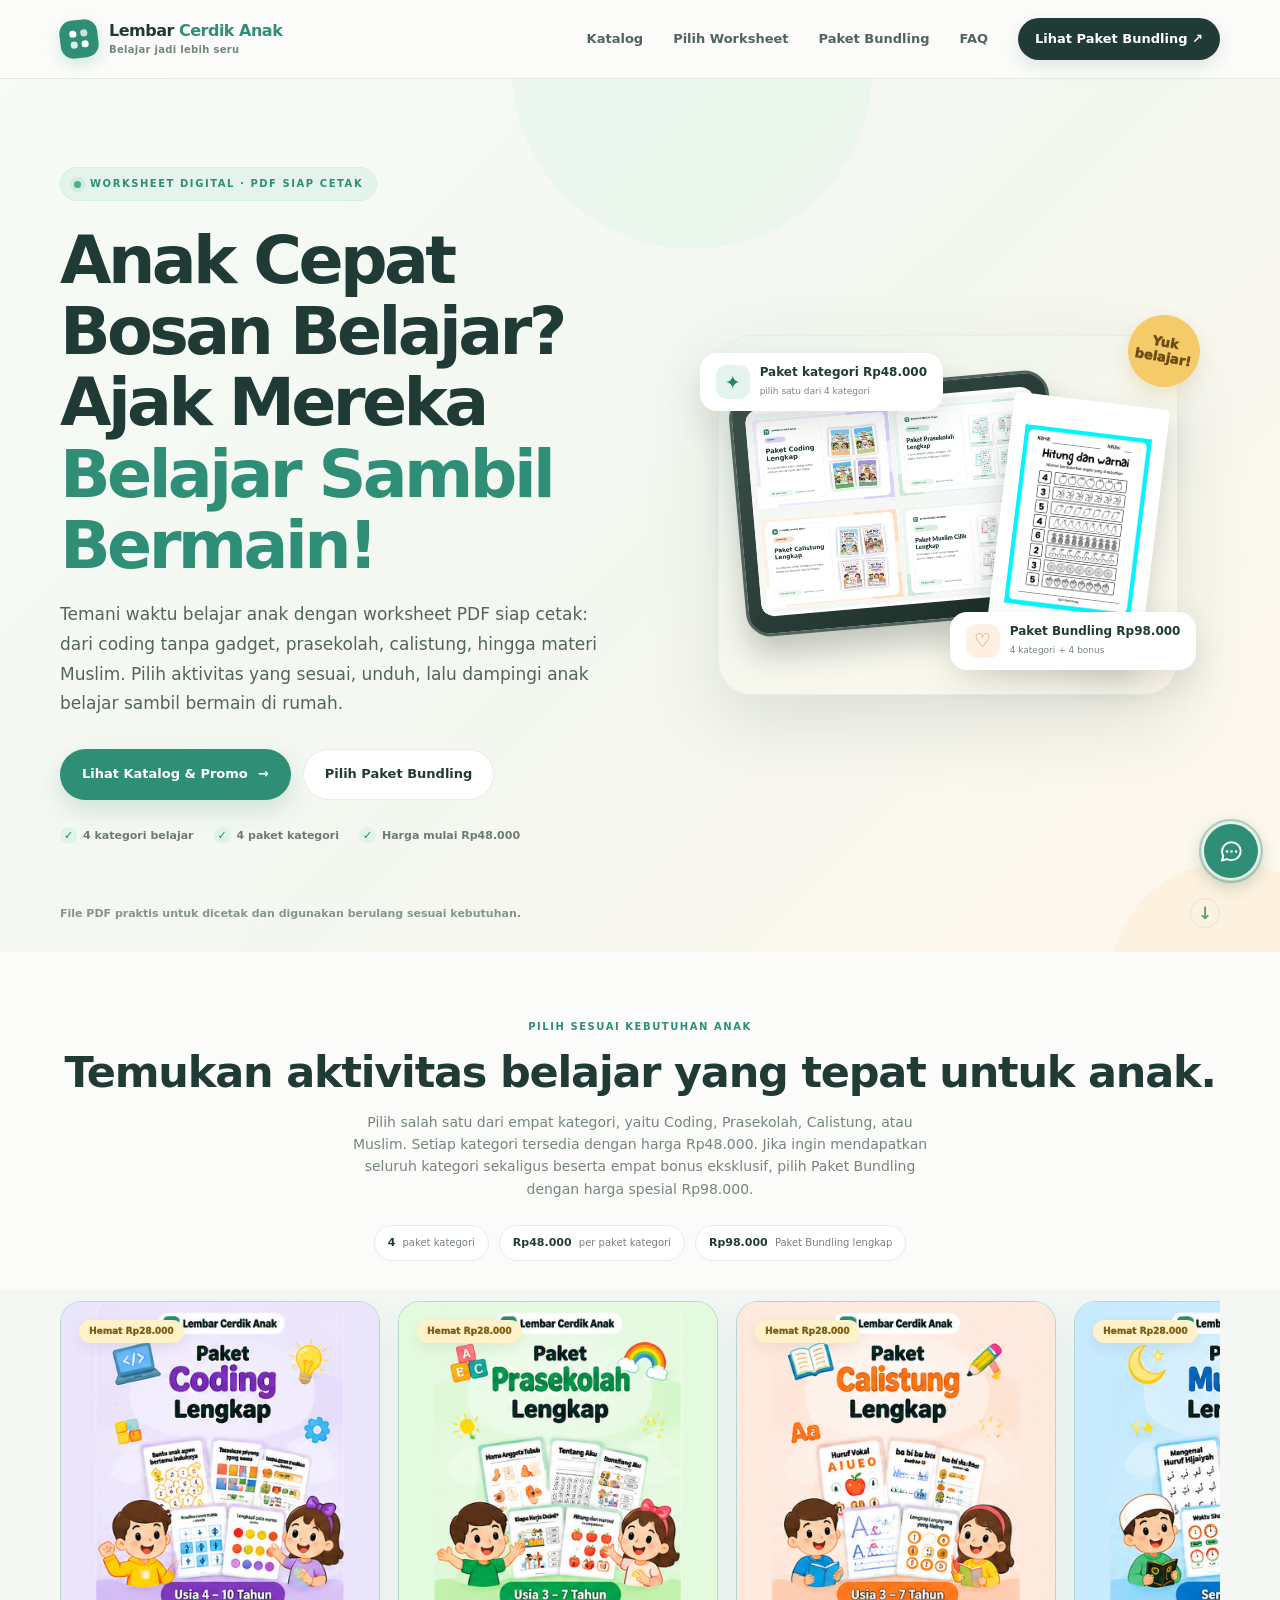
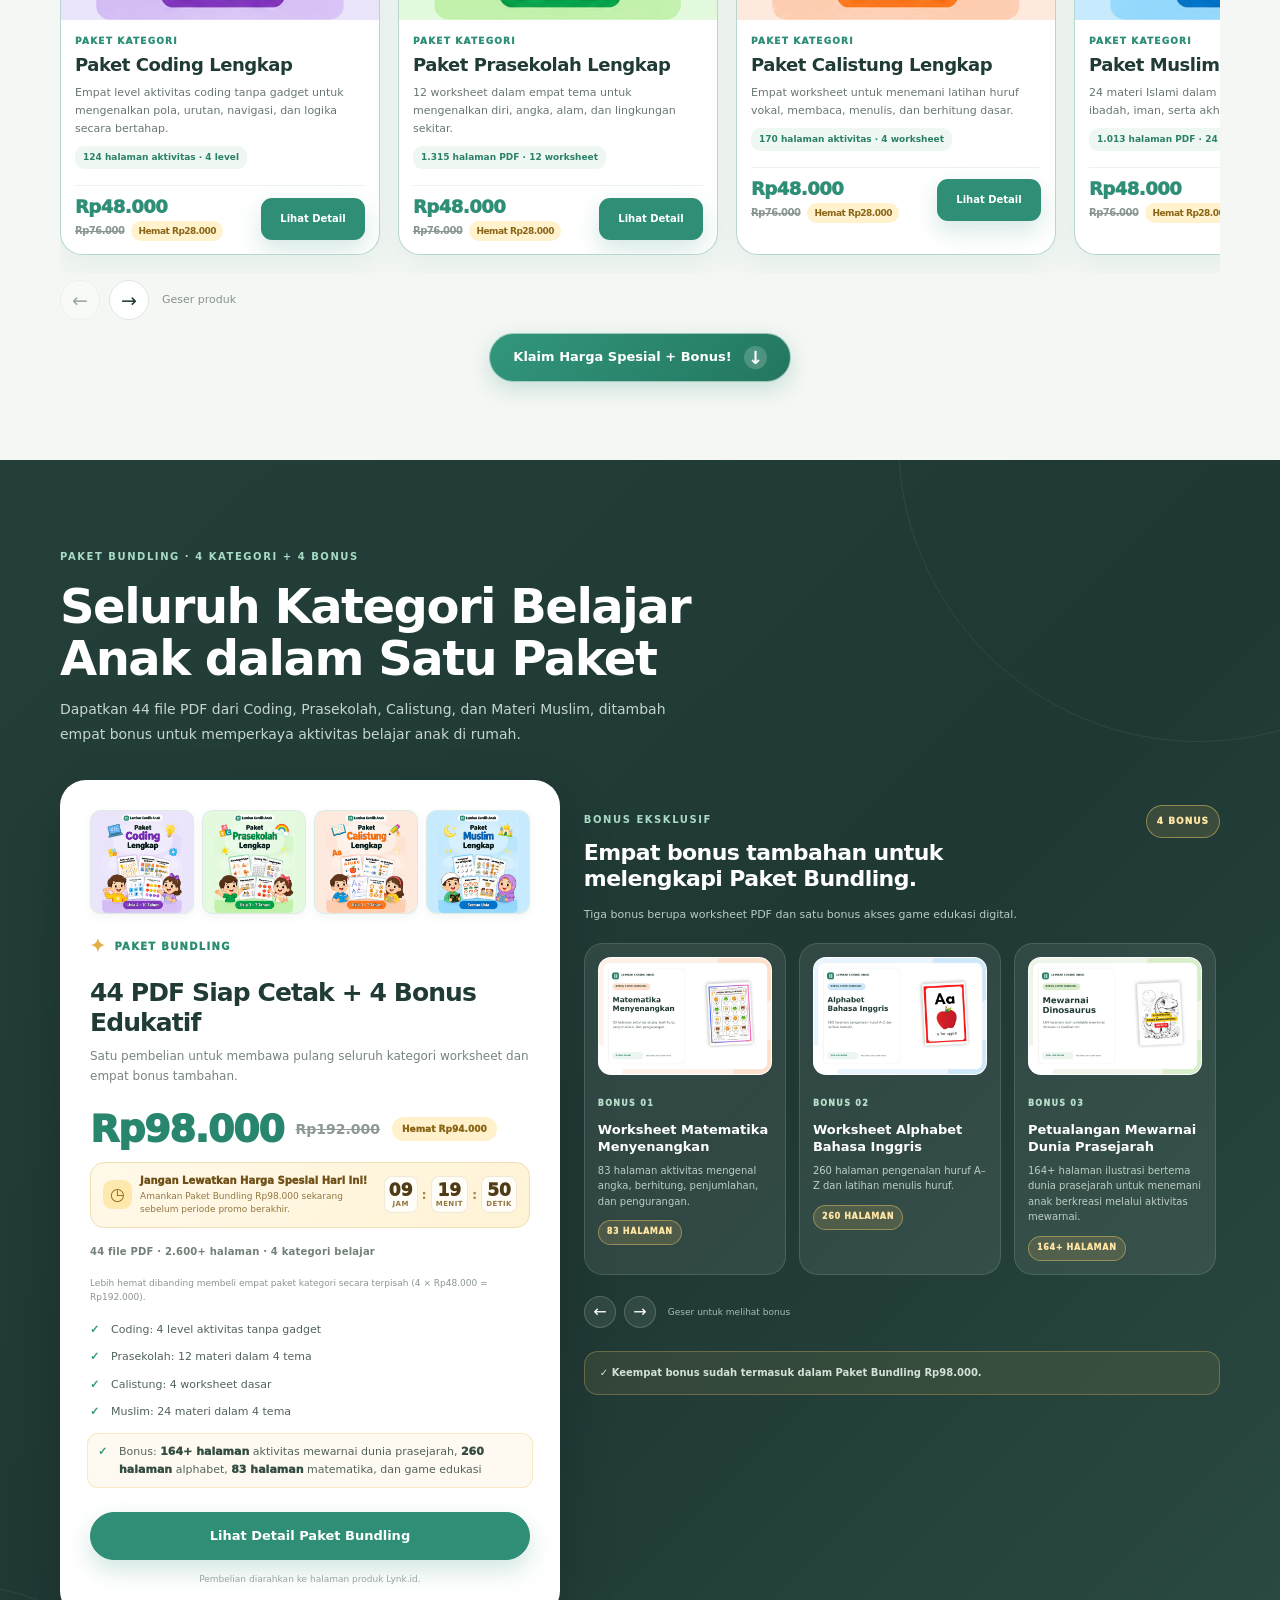
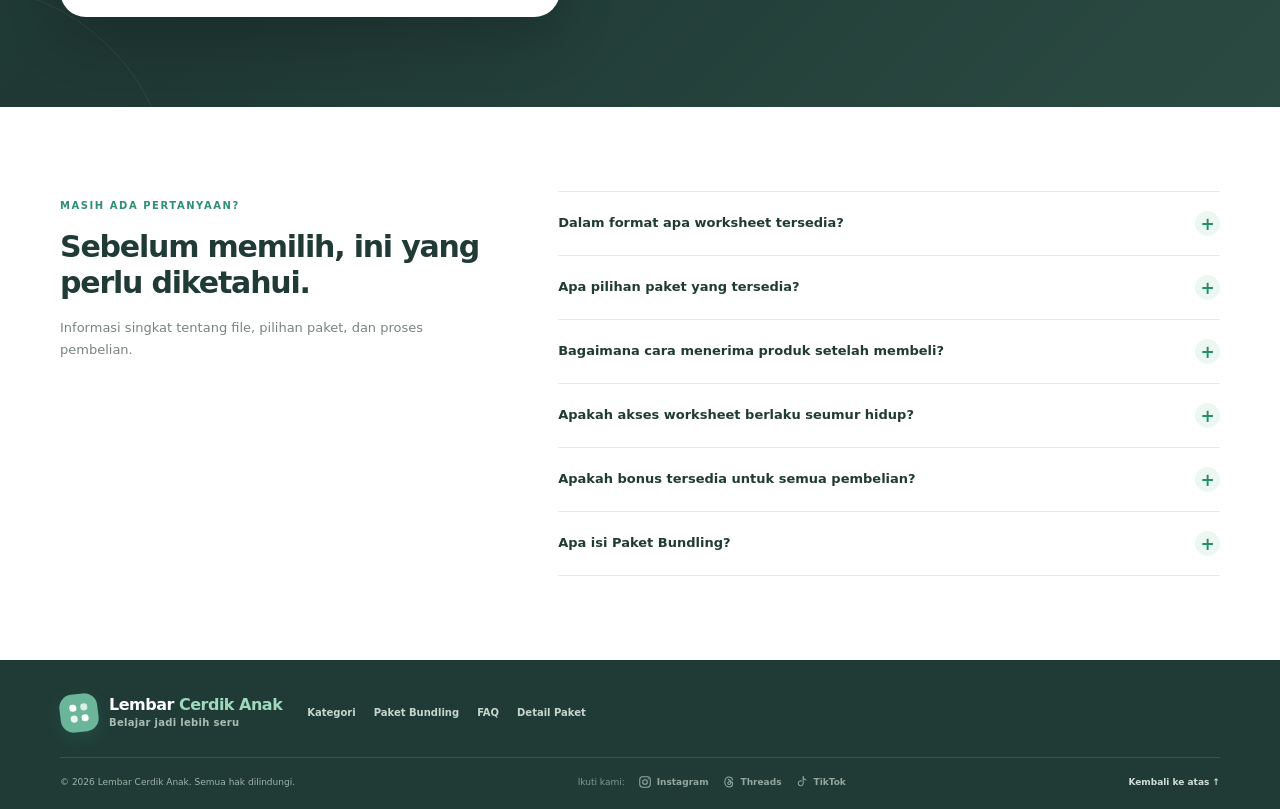
==== index.html @ 7348dc4f "first commit" ====
<!DOCTYPE html>

<html lang="id">
<head>
<meta charset="utf-8"/>
<meta content="width=device-width, initial-scale=1" name="viewport"/>
<meta content="Worksheet PDF siap cetak untuk anak: coding tanpa gadget, prasekolah, calistung, dan materi Muslim. Pilih paket kategori Rp48.000 atau Paket Bundling lengkap Rp98.000." name="description"/>
<meta content="#f7faf7" name="theme-color"/>
<title>Lembar Cerdik Anak | Worksheet PDF Edukatif untuk Anak</title>
<link rel="icon" type="image/svg+xml" href="favicon.svg"/>
<link href="styles.css" rel="stylesheet"/>
</head>
<body>
<a class="skip-link" href="#konten">Lewati ke konten</a>
<header class="site-header">
<div class="container header-inner">
<a aria-label="Lembar Cerdik Anak, beranda" class="brand" href="#home">
<span aria-hidden="true" class="brand-mark"><span></span><span></span><span></span><span></span></span>
<span class="brand-name">Lembar <strong>Cerdik Anak</strong><small>Belajar jadi lebih seru</small></span>
</a>
<button aria-controls="main-nav" aria-expanded="false" aria-label="Buka menu" class="menu-toggle" type="button">
<span></span><span></span><span></span>
</button>
<nav class="main-nav" id="main-nav"><a href="#kategori">Katalog</a><a href="#kategori">Pilih Worksheet</a><a href="#paket-bundling">Paket Bundling</a><a href="#faq">FAQ</a><a class="nav-cta" href="#paket-bundling">Lihat Paket Bundling <span aria-hidden="true">↗</span></a></nav>
</div>
</header>
<main id="konten">
<section class="hero" id="home">
<div class="hero-shape hero-shape-one"></div>
<div class="hero-shape hero-shape-two"></div>
<div class="container hero-grid">
<div class="hero-copy">
<span class="hero-label"><span class="label-dot"></span> WORKSHEET DIGITAL · PDF SIAP CETAK</span>
<h1>Anak Cepat Bosan Belajar? Ajak Mereka <em>Belajar Sambil Bermain!</em></h1>
<p class="hero-lead">Temani waktu belajar anak dengan worksheet PDF siap cetak: dari coding tanpa gadget, prasekolah, calistung, hingga materi Muslim. Pilih aktivitas yang sesuai, unduh, lalu dampingi anak belajar sambil bermain di rumah.</p>
<div class="hero-actions"><a class="button button-primary" href="#kategori">Lihat Katalog &amp; Promo <span aria-hidden="true">→</span></a><a class="button button-quiet" href="#paket-bundling">Pilih Paket Bundling</a></div>
<div class="hero-points"><span><b>✓</b>4 kategori belajar</span><span><b>✓</b>4 paket kategori</span><span><b>✓</b>Harga mulai Rp48.000</span></div>
</div>
<div class="hero-art hero-mockup">
<div class="hero-image-frame hero-mockup-stage">
<div aria-label="Pratinjau worksheet digital pada layar tablet" class="mockup-tablet">
<span aria-hidden="true" class="tablet-camera"></span>
<div class="tablet-screen"><img alt="Pratinjau empat kategori worksheet PDF di layar tablet" fetchpriority="high" src="assets/hero-preview.jpg"/></div>
</div>
<div aria-label="Contoh worksheet berhitung yang dapat dicetak" class="mockup-print">
<img alt="Contoh worksheet menghitung dan mewarnai buah yang siap dicetak" loading="eager" src="assets/page-worksheet-mari-berhitung.jpg"/>
<span class="print-caption">LEMBAR SIAP CETAK</span>
</div>
</div>
<div class="floating-note note-top"><span class="note-icon">✦</span><span><strong>Paket kategori Rp48.000</strong><small>pilih satu dari 4 kategori</small></span></div>
<div class="floating-note note-bottom"><span class="note-icon note-icon-orange">♡</span><span><strong>Paket Bundling Rp98.000</strong><small>4 kategori + 4 bonus</small></span></div>
<div aria-hidden="true" class="hero-sticker">Yuk<br/>belajar!</div>
</div>
</div>
<div class="container hero-bottom">
<span>File PDF praktis untuk dicetak dan digunakan berulang sesuai kebutuhan.</span>
<a aria-label="Lihat kategori worksheet" href="#kategori">↓</a>
</div>
</section>

<section class="catalog-intro" id="kategori">
<div class="container">
<span class="eyebrow">PILIH SESUAI KEBUTUHAN ANAK</span>
<h2>Temukan aktivitas belajar yang tepat untuk anak.</h2>
<p>Pilih salah satu dari empat kategori, yaitu Coding, Prasekolah, Calistung, atau Muslim. Setiap kategori tersedia dengan harga Rp48.000. Jika ingin mendapatkan seluruh kategori sekaligus beserta empat bonus eksklusif, pilih Paket Bundling dengan harga spesial Rp98.000.</p>
<div class="catalog-facts">
<span><strong>4</strong> paket kategori</span>
<span><strong>Rp48.000</strong> per paket kategori</span>
<span><strong>Rp98.000</strong> Paket Bundling lengkap</span>
</div>
</div>
</section>
<section class="category-section catalog-grid-section" aria-label="Empat pilihan paket worksheet">
<div class="container">
<div class="catalog-product-grid product-track" id="category-slider" aria-label="Pilihan paket worksheet" tabindex="0">
<article aria-label="Lihat detail Paket Coding Lengkap" class="product-card bundle-card" data-detail-url="detail.html?product=coding-bundle" data-product-id="coding-bundle" id="coding" role="link" tabindex="0">
<div class="product-image-wrap">
<img alt="Sampul Paket Coding Lengkap dengan empat level worksheet" loading="lazy" src="assets/cover-coding-bundle.webp"/>
<span class="card-badge">Hemat Rp28.000</span>
</div>
<div class="product-content">
<span class="product-kicker">PAKET KATEGORI</span>
<h3>Paket Coding Lengkap</h3>
<p class="product-description">Empat level aktivitas coding tanpa gadget untuk mengenalkan pola, urutan, navigasi, dan logika secara bertahap.</p>
<p class="product-count">124 halaman aktivitas · 4 level</p>
<div class="product-buy-row">
<div class="product-price"><span class="product-price-current">Rp48.000</span><span class="product-price-meta"><s class="product-price-old">Rp76.000</s><small class="product-price-saving">Hemat Rp28.000</small></span></div>
<a class="button button-small button-primary" href="detail.html?product=coding-bundle" target="_self">Lihat Detail</a>
</div>
</div>
</article>
<article aria-label="Lihat detail Paket Prasekolah Lengkap" class="product-card bundle-card" data-detail-url="detail.html?product=preschool-bundle" data-product-id="preschool-bundle" id="prasekolah" role="link" tabindex="0">
<div class="product-image-wrap">
<img alt="Sampul Paket Prasekolah Lengkap" loading="lazy" src="assets/cover-preschool-bundle.webp"/>
<span class="card-badge">Hemat Rp28.000</span>
</div>
<div class="product-content">
<span class="product-kicker">PAKET KATEGORI</span>
<h3>Paket Prasekolah Lengkap</h3>
<p class="product-description">12 worksheet dalam empat tema untuk mengenalkan diri, angka, alam, dan lingkungan sekitar.</p>
<p class="product-count">1.315 halaman PDF · 12 worksheet</p>
<div class="product-buy-row">
<div class="product-price"><span class="product-price-current">Rp48.000</span><span class="product-price-meta"><s class="product-price-old">Rp76.000</s><small class="product-price-saving">Hemat Rp28.000</small></span></div>
<a class="button button-small button-primary" href="detail.html?product=preschool-bundle" target="_self">Lihat Detail</a>
</div>
</div>
</article>
<article aria-label="Lihat detail Paket Calistung Lengkap" class="product-card bundle-card" data-detail-url="detail.html?product=calistung-bundle" data-product-id="calistung-bundle" id="calistung" role="link" tabindex="0">
<div class="product-image-wrap">
<img alt="Sampul Paket Calistung Lengkap dengan empat worksheet" loading="lazy" src="assets/cover-calistung-bundle.webp"/>
<span class="card-badge">Hemat Rp28.000</span>
</div>
<div class="product-content">
<span class="product-kicker">PAKET KATEGORI</span>
<h3>Paket Calistung Lengkap</h3>
<p class="product-description">Empat worksheet untuk menemani latihan huruf vokal, membaca, menulis, dan berhitung dasar.</p>
<p class="product-count">170 halaman aktivitas · 4 worksheet</p>
<div class="product-buy-row">
<div class="product-price"><span class="product-price-current">Rp48.000</span><span class="product-price-meta"><s class="product-price-old">Rp76.000</s><small class="product-price-saving">Hemat Rp28.000</small></span></div>
<a class="button button-small button-primary" href="detail.html?product=calistung-bundle" target="_self">Lihat Detail</a>
</div>
</div>
</article>
<article aria-label="Lihat detail Paket Muslim Cilik Lengkap" class="product-card bundle-card" data-detail-url="detail.html?product=muslim-bundle" data-product-id="muslim-bundle" id="muslim" role="link" tabindex="0">
<div class="product-image-wrap">
<img alt="Sampul Paket Muslim Cilik Lengkap" loading="lazy" src="assets/cover-muslim-bundle.webp"/>
<span class="card-badge">Hemat Rp28.000</span>
</div>
<div class="product-content">
<span class="product-kicker">PAKET KATEGORI</span>
<h3>Paket Muslim Cilik Lengkap</h3>
<p class="product-description">24 materi Islami dalam empat kelompok: Qur’ani, ibadah, iman, serta akhlak dan keseharian.</p>
<p class="product-count">1.013 halaman PDF · 24 materi</p>
<div class="product-buy-row">
<div class="product-price"><span class="product-price-current">Rp48.000</span><span class="product-price-meta"><s class="product-price-old">Rp76.000</s><small class="product-price-saving">Hemat Rp28.000</small></span></div>
<a class="button button-small button-primary" href="detail.html?product=muslim-bundle" target="_self">Lihat Detail</a>
</div>
</div>
</article>
</div>
<div class="category-slider-controls" aria-label="Navigasi pilihan produk">
<button aria-label="Produk sebelumnya" aria-controls="category-slider" class="slider-arrow" data-direction="prev" data-slider-target="category-slider" type="button">←</button>
<button aria-label="Produk berikutnya" aria-controls="category-slider" class="slider-arrow" data-direction="next" data-slider-target="category-slider" type="button">→</button>
<span>Geser produk</span>
</div>
<div class="catalog-promo-cta-wrap">
<a class="catalog-promo-cta" href="#paket-bundling">
  <span>Klaim Harga Spesial + Bonus!</span>
  <span class="catalog-promo-arrow" aria-hidden="true">↓</span>
</a>
</div>
</div>
</section>
<section class="super-section" id="paket-bundling">
<div class="container">
<div class="super-heading">
<span class="eyebrow eyebrow-light">PAKET BUNDLING · 4 KATEGORI + 4 BONUS</span>
<h2>Seluruh Kategori Belajar Anak dalam Satu Paket</h2>
<p>Dapatkan 44 file PDF dari Coding, Prasekolah, Calistung, dan Materi Muslim, ditambah empat bonus untuk memperkaya aktivitas belajar anak di rumah.</p>
</div>
<div class="super-grid">
<div class="super-offer-card">
<div class="super-bundle-covers" aria-label="Empat kategori dalam Paket Bundling">
  <img src="assets/cover-coding-bundle.webp" alt="Sampul Paket Coding Lengkap" loading="lazy"/>
  <img src="assets/cover-preschool-bundle.webp" alt="Sampul Paket Prasekolah Lengkap" loading="lazy"/>
  <img src="assets/cover-calistung-bundle.webp" alt="Sampul Paket Calistung Lengkap" loading="lazy"/>
  <img src="assets/cover-muslim-bundle.webp" alt="Sampul Paket Muslim Lengkap" loading="lazy"/>
</div>
<div class="offer-topline"><span class="offer-spark">✦</span> PAKET BUNDLING</div>
<h3>44 PDF Siap Cetak + 4 Bonus Edukatif</h3>
<p class="offer-subtitle">Satu pembelian untuk membawa pulang seluruh kategori worksheet dan empat bonus tambahan.</p>
<div class="offer-price-wrap"><span class="offer-price">Rp98.000</span><s class="offer-original-price">Rp192.000</s><span class="offer-saving">Hemat Rp94.000</span></div>
<div class="daily-promo-timer" data-daily-promo-countdown aria-label="Hitung mundur promo Paket Bundling">
<div class="daily-promo-info"><span aria-hidden="true" class="daily-promo-icon">◷</span><span><strong>Jangan Lewatkan Harga Spesial Hari Ini!</strong><small>Amankan Paket Bundling Rp98.000 sekarang sebelum periode promo berakhir.</small></span></div>
<div class="daily-promo-clock" role="timer" aria-label="Waktu tersisa untuk promo hari ini">
<span><b data-promo-hours>00</b><small>JAM</small></span><i>:</i><span><b data-promo-minutes>00</b><small>MENIT</small></span><i>:</i><span><b data-promo-seconds>00</b><small>DETIK</small></span>
</div>
</div>
<p class="offer-inventory">44 file PDF · 2.600+ halaman · 4 kategori belajar</p>
<p class="offer-footnote">Lebih hemat dibanding membeli empat paket kategori secara terpisah (4 × Rp48.000 = Rp192.000).</p>
<ul class="offer-list">
<li><span>✓</span><span class="offer-list-text">Coding: 4 level aktivitas tanpa gadget</span></li>
<li><span>✓</span><span class="offer-list-text">Prasekolah: 12 materi dalam 4 tema</span></li>
<li><span>✓</span><span class="offer-list-text">Calistung: 4 worksheet dasar</span></li>
<li><span>✓</span><span class="offer-list-text">Muslim: 24 materi dalam 4 tema</span></li>
<li class="bonus-highlight"><span>✓</span><span class="offer-list-text">Bonus: <strong>164+ halaman</strong> aktivitas mewarnai dunia prasejarah, <strong>260 halaman</strong> alphabet, <strong>83 halaman</strong> matematika, dan game edukasi</span></li>
</ul>
<a class="button button-primary button-full" href="detail.html?product=super-bundling" rel="noopener noreferrer" target="_self">Lihat Detail Paket Bundling</a>
<div class="offer-trust">Pembelian diarahkan ke halaman produk Lynk.id.</div>
</div>
<div class="bonus-area">
<div class="bonus-heading">
<div>
<span class="eyebrow eyebrow-light">BONUS EKSKLUSIF</span>
<h3>Empat bonus tambahan untuk melengkapi Paket Bundling.</h3>
</div>
<span class="bonus-count">4 BONUS</span>
</div>
<p class="bonus-intro">Tiga bonus berupa worksheet PDF dan satu bonus akses game edukasi digital.</p>
<div aria-label="Empat bonus Paket Bundling" class="bonus-track" id="bonus-slider" tabindex="0"><article class="bonus-card"><div class="bonus-image-wrap"><img alt="Sampul bonus Worksheet Matematika Menyenangkan" loading="lazy" src="assets/bonus-matematika.jpg"/></div><span class="bonus-label">BONUS 01</span><h4>Worksheet Matematika Menyenangkan</h4><p>83 halaman aktivitas mengenal angka, berhitung, penjumlahan, dan pengurangan.</p><span class="bonus-count-chip">83 HALAMAN</span></article><article class="bonus-card"><div class="bonus-image-wrap"><img alt="Sampul bonus Worksheet Alphabet Bahasa Inggris" loading="lazy" src="assets/bonus-alphabet.jpg"/></div><span class="bonus-label">BONUS 02</span><h4>Worksheet Alphabet Bahasa Inggris</h4><p>260 halaman pengenalan huruf A–Z dan latihan menulis huruf.</p><span class="bonus-count-chip">260 HALAMAN</span></article><article class="bonus-card"><div class="bonus-image-wrap"><img alt="Sampul bonus Worksheet Mewarnai Dinosaurus" loading="lazy" src="assets/bonus-dinosaurus.jpg"/></div><span class="bonus-label">BONUS 03</span><h4>Petualangan Mewarnai Dunia Prasejarah</h4><p>164+ halaman ilustrasi bertema dunia prasejarah untuk menemani anak berkreasi melalui aktivitas mewarnai.</p><span class="bonus-count-chip">164+ HALAMAN</span></article><article class="bonus-card"><div class="bonus-image-wrap"><img alt="Sampul bonus Game Edukasi Digital" loading="lazy" src="assets/bonus-game.jpg"/></div><span class="bonus-label">BONUS 04</span><h4>Akses Game Edukasi Digital</h4><p>Tambahan aktivitas belajar dalam format permainan digital.</p><span class="bonus-count-chip">AKSES DIGITAL</span><a class="text-link" href="https://www.digitalprodukno1seindonesia.my.id/game-edukasi" rel="noopener noreferrer" target="_blank">Lihat game edukasi ↗</a></article></div>
<div class="bonus-controls">
<button aria-label="Bonus sebelumnya" class="slider-arrow slider-arrow-light" data-direction="prev" data-slider-target="bonus-slider" type="button">←</button>
<button aria-label="Bonus berikutnya" class="slider-arrow slider-arrow-light" data-direction="next" data-slider-target="bonus-slider" type="button">→</button>
<span>Geser untuk melihat bonus</span>
</div>
<div class="urgency-note">✓ Keempat bonus sudah termasuk dalam Paket Bundling Rp98.000.</div>
</div>
</div>
</div>
</section>
<section class="faq-section" id="faq">
<div class="container faq-grid">
<div class="faq-intro">
<span class="eyebrow">MASIH ADA PERTANYAAN?</span>
<h2>Sebelum memilih, ini yang perlu diketahui.</h2>
<p>Informasi singkat tentang file, pilihan paket, dan proses pembelian.</p>
</div>
<div class="faq-list">
<details>
<summary>Dalam format apa worksheet tersedia?</summary>
<p>Produk worksheet tersedia dalam format PDF. Sampul dan contoh halaman ditampilkan pada setiap kartu agar Anda bisa melihat tema sebelum memilih.</p>
</details>
<details>
<summary>Apa pilihan paket yang tersedia?</summary>
<p>Tersedia empat paket kategori—Coding, Prasekolah, Calistung, dan Muslim—masing-masing seharga Rp48.000. Jika ingin mendapatkan seluruh kategori sekaligus beserta empat bonus, pilih Paket Bundling seharga Rp98.000.</p>
</details>
<details>
<summary>Bagaimana cara menerima produk setelah membeli?</summary>
<p>Klik tombol pembelian pada produk, selesaikan transaksi di halaman Lynk.id, lalu ikuti petunjuk pengiriman atau akses file yang tercantum di sana.</p>
</details>
<details>
<summary>Apakah akses worksheet berlaku seumur hidup?</summary>
<p>Ya. Cukup satu kali pembelian, tanpa biaya langganan atau pembayaran berulang. Setelah file diterima, simpan di perangkat Anda agar dapat dibuka dan digunakan kapan saja, berulang kali.</p>
</details>
<details>
<summary>Apakah bonus tersedia untuk semua pembelian?</summary>
<p>Empat bonus—tiga worksheet PDF dan akses game edukasi digital—termasuk dalam Paket Bundling Rp98.000.</p>
</details>
<details>
<summary>Apa isi Paket Bundling?</summary>
<p>Paket ini mencakup seluruh empat bundling kategori: Coding, Prasekolah, Calistung, dan Muslim, ditambah bonus matematika 83 halaman, alphabet Bahasa Inggris 260 halaman, aktivitas mewarnai dunia prasejarah 164+ halaman, serta akses game edukasi digital.</p>
</details>
</div>
</div>
</section>

</main>



<a class="lca-instagram-float"
   href="https://ig.me/m/lembarcerdikanak"
   target="_blank" rel="noopener noreferrer"
   aria-label="Chat dengan Lembar Cerdik Anak melalui Instagram DM"
   title="Chat Instagram">
  <svg class="lca-chat-svg" viewBox="0 0 24 24" aria-hidden="true">
    <path d="M20.2 11.6a8.2 8.2 0 0 1-8.4 8.1 8.8 8.8 0 0 1-3.8-.9L3.5 20l1.2-4a7.8 7.8 0 0 1-1.1-4.1A8.2 8.2 0 0 1 12 3.8a8.2 8.2 0 0 1 8.2 7.8Z"></path>
    <path d="M8 12h.1M12 12h.1M16 12h.1" stroke-width="2.2"></path>
  </svg>
</a>

<footer class="site-footer">
<div class="container footer-main">
<a class="brand brand-footer" href="#home">
<span aria-hidden="true" class="brand-mark"><span></span><span></span><span></span><span></span></span>
<span class="brand-name">Lembar <strong>Cerdik Anak</strong><small>Belajar jadi lebih seru</small></span>
</a>

<div class="footer-links"><a href="#kategori">Kategori</a><a href="#paket-bundling">Paket Bundling</a><a href="#faq">FAQ</a><a href="detail.html?product=super-bundling">Detail Paket</a></div>
</div>
<div class="container footer-bottom">
<span>© <span id="year"></span> Lembar Cerdik Anak. Semua hak dilindungi.</span>
<div class="lca-footer-social" aria-label="Ikuti Lembar Cerdik Anak">
  <span class="lca-footer-social-label">Ikuti kami:</span>
  <a href="https://www.instagram.com/lembarcerdikanak/" target="_blank" rel="noopener noreferrer" aria-label="Instagram Lembar Cerdik Anak">
    <svg viewBox="0 0 24 24" aria-hidden="true"><rect x="3" y="3" width="18" height="18" rx="5"></rect><circle cx="12" cy="12" r="4"></circle><circle class="lca-footer-dot" cx="17.5" cy="6.5" r="1"></circle></svg>
    <span>Instagram</span>
  </a>
  <a href="https://www.threads.net/@lembarcerdikanak" target="_blank" rel="noopener noreferrer" aria-label="Threads Lembar Cerdik Anak">
    <svg viewBox="0 0 24 24" aria-hidden="true"><path d="M18.2 8.4c-.8-3.2-3-4.9-6.2-4.9-4.5 0-7.2 3.1-7.2 8.2 0 5.1 2.7 8.8 7.2 8.8 3.7 0 6.1-2.1 6.1-5.1 0-2.5-1.7-4.1-4.5-4.1-2.2 0-3.6 1.1-3.6 2.8 0 1.3.9 2.2 2.3 2.2 1.7 0 2.7-1.3 2.7-3.2 0-3.2-1.8-5.4-4.5-5.4"></path></svg>
    <span>Threads</span>
  </a>
  <a href="https://www.tiktok.com/@lembarcerdikanak" target="_blank" rel="noopener noreferrer" aria-label="TikTok Lembar Cerdik Anak">
    <svg viewBox="0 0 24 24" aria-hidden="true"><path d="M14 3v11.2a4.2 4.2 0 1 1-3.5-4.1"></path><path d="M14 3c.5 3.2 2.2 5.1 5 5.5"></path></svg>
    <span>TikTok</span>
  </a>
</div>
<a href="#home">Kembali ke atas ↑</a>
</div>
</footer>
<script src="products.js"></script><script src="script.js"></script><script src="daily-promo.js"></script>
</body>
</html>
---- styles.css ----
:root{
  --ink:#203b36;
  --ink-soft:#53645f;
  --muted:#77847e;
  --paper:#fbfcf9;
  --white:#fff;
  --line:#e6ece7;
  --mint:#dff3eb;
  --mint-deep:#2f8e76;
  --navy:#263e56;
  --lilac:#7771d8;
  --peach:#e99a6a;
  --yellow:#f0c45f;
  --shadow:0 18px 55px rgba(38,62,50,.09);
  --radius:24px;
  --container:1160px;
}
*{box-sizing:border-box}
html{scroll-behavior:smooth;scroll-padding-top:92px}
body{margin:0;background:var(--paper);color:var(--ink);font-family:Nunito,"Avenir Next",Avenir,"Segoe UI",system-ui,-apple-system,sans-serif;line-height:1.6}
img{max-width:100%;display:block}
a{color:inherit;text-decoration:none}
button{font:inherit}
.container{width:min(var(--container),calc(100% - 48px));margin-inline:auto}
.skip-link{position:absolute;left:-9999px;top:10px;background:#fff;padding:10px 16px;border-radius:10px;z-index:1000}
.skip-link:focus{left:10px}
.site-header{position:sticky;top:0;z-index:100;background:rgba(251,252,249,.92);backdrop-filter:blur(16px);border-bottom:1px solid rgba(224,233,226,.85)}
.header-inner{height:78px;display:flex;align-items:center;justify-content:space-between;gap:24px}
.brand{display:inline-flex;align-items:center;gap:11px;min-width:max-content}
.brand-mark{width:38px;height:38px;border-radius:13px;background:var(--mint-deep);display:grid;grid-template-columns:repeat(2,7px);grid-template-rows:repeat(2,7px);gap:4px;place-content:center;transform:rotate(-7deg);box-shadow:0 6px 16px rgba(47,142,118,.2)}
.brand-mark span{display:block;background:#fff;border-radius:3px}
.brand-mark span:nth-child(2){opacity:.75}.brand-mark span:nth-child(3){opacity:.85}
.brand-name{font-size:16px;font-weight:800;line-height:1.05;letter-spacing:-.5px}
.brand-name strong{color:var(--mint-deep)}
.brand-name small{display:block;color:var(--muted);font-size:10px;font-weight:700;letter-spacing:.3px;margin-top:5px}
.main-nav{display:flex;align-items:center;gap:30px;font-size:13px;font-weight:800;color:#53635d}
.main-nav>a:not(.nav-cta):hover{color:var(--mint-deep)}
.nav-cta{padding:11px 17px;background:var(--ink);color:#fff;border-radius:999px;box-shadow:0 7px 16px rgba(32,59,54,.12)}
.nav-cta:hover{background:var(--mint-deep)}
.menu-toggle{display:none;border:0;background:transparent;padding:8px}
.menu-toggle span{display:block;width:24px;height:2px;background:var(--ink);margin:5px;border-radius:4px}
.hero{position:relative;overflow:hidden;padding:78px 0 24px;background:linear-gradient(135deg,#f6fbf7 0%,#f4f7f0 54%,#fff8ed 100%)}
.hero-grid{display:grid;grid-template-columns:1.02fr .98fr;align-items:center;gap:50px;position:relative;z-index:1}
.hero-copy{padding:10px 0 28px}
.hero-label,.eyebrow{display:inline-flex;align-items:center;gap:9px;font-size:10px;letter-spacing:1.55px;font-weight:900;color:var(--mint-deep)}
.hero-label{padding:8px 13px;border-radius:999px;background:#e4f4ec;border:1px solid #d6eee3}
.label-dot{width:7px;height:7px;background:#4fae8c;border-radius:50%;box-shadow:0 0 0 4px rgba(79,174,140,.12)}
.hero h1{font-size:clamp(44px,5.2vw,68px);line-height:1.07;letter-spacing:-3.6px;margin:24px 0 19px;max-width:630px;font-weight:900}
.hero h1 em{font-style:normal;color:var(--mint-deep);position:relative}
.hero-lead{font-size:17px;line-height:1.75;color:var(--ink-soft);max-width:560px;margin:0}
.hero-actions{display:flex;align-items:center;gap:12px;flex-wrap:wrap;margin-top:30px}
.button{display:inline-flex;align-items:center;justify-content:center;gap:10px;padding:14px 21px;border-radius:999px;font-size:13px;font-weight:900;transition:transform .2s ease,box-shadow .2s ease,background .2s ease;border:1px solid transparent;cursor:pointer}
.button:hover{transform:translateY(-2px)}
.button-primary{background:var(--mint-deep);color:#fff;box-shadow:0 10px 24px rgba(47,142,118,.2)}
.button-primary:hover{background:#267a65;box-shadow:0 14px 28px rgba(47,142,118,.24)}
.button-quiet{background:#fff;color:var(--ink);border-color:#e6ece7}
.button-quiet:hover{box-shadow:var(--shadow)}
.hero-points{display:flex;flex-wrap:wrap;gap:12px 20px;margin-top:27px;color:#6c7b74;font-size:11px;font-weight:800}
.hero-points span{display:inline-flex;align-items:center;gap:6px}
.hero-points b{width:17px;height:17px;display:inline-grid;place-items:center;border-radius:50%;background:#dff3eb;color:#27866d;font-size:11px}
.hero-art{position:relative;max-width:590px;margin:auto}
.hero-image-frame{background:#fff;padding:13px;border-radius:34px;box-shadow:0 28px 70px rgba(44,74,61,.13);transform:rotate(2deg);border:1px solid rgba(255,255,255,.8)}
.hero-image-frame img{width:100%;border-radius:24px;aspect-ratio:1.28;object-fit:cover}
.hero-mockup-stage{position:relative;aspect-ratio:1.28;min-height:360px;padding:0;overflow:visible;transform:none;background:linear-gradient(145deg,#edf6ef 0%,#fff8ed 100%);border:1px solid #e5eee7;border-radius:34px;box-shadow:0 28px 70px rgba(44,74,61,.13)}
.mockup-tablet{position:absolute;z-index:1;left:4%;top:13%;width:70%;height:68%;padding:13px 13px 17px;background:linear-gradient(145deg,#3d514b,#172a25);border:3px solid #52635d;border-radius:25px;box-shadow:0 18px 30px rgba(20,42,34,.24);transform:rotate(-5deg)}
.tablet-camera{position:absolute;left:50%;top:4px;width:5px;height:5px;border-radius:50%;background:#9baaa2;transform:translateX(-50%)}
.tablet-screen{height:100%;overflow:hidden;border-radius:13px;background:#fff;display:grid;place-items:center}
.tablet-screen img{width:100%;height:100%;object-fit:contain;border-radius:0;aspect-ratio:auto}
.mockup-print{position:absolute;z-index:2;right:5%;top:18%;width:34%;height:72%;padding:8px 8px 24px;background:#fff;border-radius:5px;box-shadow:0 15px 32px rgba(33,52,42,.2);transform:rotate(7deg)}
.mockup-print img{width:100%;height:100%;object-fit:contain;border-radius:0;aspect-ratio:auto}
.print-caption{position:absolute;bottom:6px;left:0;right:0;text-align:center;color:#728179;font-size:7px;font-weight:900;letter-spacing:1px}
.floating-note{position:absolute;display:flex;align-items:center;gap:10px;padding:12px 16px;border-radius:17px;background:#fff;box-shadow:0 13px 35px rgba(38,62,50,.13);z-index:2}
.note-top{top:5%;left:-38px}.note-bottom{bottom:7%;right:-34px}
.note-icon{width:34px;height:34px;display:grid;place-items:center;background:#e4f4ec;color:#26836b;border-radius:11px;font-size:19px}
.note-icon-orange{background:#fff0e4;color:#d88753}
.floating-note strong{display:block;font-size:12px;line-height:1.2}.floating-note small{display:block;color:var(--muted);font-size:9px;margin-top:4px}
.hero-sticker{position:absolute;right:-22px;top:-20px;z-index:3;width:72px;height:72px;display:grid;place-content:center;text-align:center;background:#f5ca68;color:#6b4c14;border-radius:50%;font-size:13px;line-height:1.15;font-weight:1000;transform:rotate(10deg);box-shadow:0 9px 20px rgba(185,139,47,.18)}
.hero-shape{position:absolute;border-radius:50%;pointer-events:none}.hero-shape-one{width:360px;height:360px;background:rgba(202,235,220,.22);top:-190px;left:40%}.hero-shape-two{width:240px;height:240px;background:rgba(249,218,174,.22);bottom:-150px;right:-70px}
.hero-bottom{display:flex;justify-content:space-between;align-items:center;padding-top:26px;color:#87938d;font-size:11px;font-weight:700}
.hero-bottom a{width:30px;height:30px;display:grid;place-items:center;border:1px solid #dce7df;border-radius:50%;font-size:17px;color:var(--mint-deep)}
.intro-strip{padding:70px 0 62px;background:#fff}
.intro-grid{display:grid;grid-template-columns:1.15fr repeat(3,1fr);gap:32px;align-items:start}
.intro-title h2,.catalog-intro h2,.faq-intro h2{font-size:30px;letter-spacing:-1.2px;line-height:1.2;margin:13px 0 0}
.benefit{padding-top:5px}
.benefit-icon{width:43px;height:43px;border-radius:14px;display:grid;place-items:center;font-size:20px;margin-bottom:15px}
.icon-mint{background:#e4f5ed;color:#318b72}.icon-lilac{background:#efedff;color:#706bd0}.icon-peach{background:#fff0e5;color:#d98a58}
.benefit h3{font-size:14px;margin:0 0 7px}.benefit p{font-size:12px;color:var(--muted);margin:0;line-height:1.7}
.catalog-intro{text-align:center;padding:83px 0 38px}
.catalog-intro h2{font-size:clamp(31px,4vw,43px);margin:12px 0}
.catalog-intro>div>p{max-width:580px;margin:0 auto;color:var(--muted);font-size:14px}
.catalog-facts{display:flex;justify-content:center;gap:10px;flex-wrap:wrap;margin-top:25px}
.catalog-facts span{padding:8px 13px;background:#fff;border:1px solid var(--line);border-radius:999px;font-size:10px;color:#748078}
.catalog-facts strong{color:var(--ink);font-size:11px;margin-right:4px}
.category-section{padding:58px 0 68px;overflow:hidden}
.theme-coding{background:#f4f3ff}.theme-preschool{background:#eef8f3}.theme-calistung{background:#fff5eb}.theme-muslim{background:#f0f7f2}
.category-heading{display:flex;justify-content:space-between;align-items:end;gap:24px;margin-bottom:27px}
.category-heading h2{font-size:clamp(29px,3.5vw,39px);letter-spacing:-1.5px;line-height:1.12;margin:10px 0 10px}
.category-heading p{margin:0;color:var(--ink-soft);font-size:13px;max-width:650px}
.age-note{display:inline-flex;margin-top:13px;font-size:10px;font-weight:800;color:#6e7d75;background:rgba(255,255,255,.7);padding:6px 11px;border-radius:999px}
.slider-controls{display:flex;gap:8px;flex-shrink:0}
.slider-arrow{width:42px;height:42px;border:1px solid rgba(39,69,58,.13);border-radius:50%;background:rgba(255,255,255,.85);color:var(--ink);font-size:20px;display:grid;place-items:center;cursor:pointer;transition:all .2s ease}
.slider-arrow:hover{background:var(--ink);color:#fff;transform:translateY(-2px)}
.product-track{display:flex;gap:18px;overflow-x:auto;scroll-snap-type:x mandatory;scroll-behavior:smooth;padding:3px 2px 17px;scrollbar-width:none}
.product-track::-webkit-scrollbar,.bonus-track::-webkit-scrollbar{display:none}
.product-card{flex:0 0 calc((100% - 36px)/3);min-width:270px;display:flex;flex-direction:column;overflow:hidden;background:#fff;border:1px solid rgba(45,73,60,.08);border-radius:22px;scroll-snap-align:start;box-shadow:0 8px 25px rgba(37,62,51,.045);transition:transform .22s ease,box-shadow .22s ease}
.product-card:hover{transform:translateY(-5px);box-shadow:0 17px 38px rgba(37,62,51,.1)}
.bundle-card{border:1.5px solid rgba(47,142,118,.35);box-shadow:0 11px 30px rgba(47,142,118,.08)}
.product-image-wrap{position:relative;background:#f8faf7;padding:12px;aspect-ratio:1.48;overflow:hidden}
.product-image-wrap img{width:100%;height:100%;object-fit:cover;border-radius:14px}
.card-badge{position:absolute;top:18px;left:18px;padding:6px 10px;background:#fff2c9;color:#805f16;border-radius:999px;font-size:9px;font-weight:1000;box-shadow:0 5px 13px rgba(75,64,27,.08)}
.product-content{padding:19px 19px 17px;display:flex;flex-direction:column;flex:1}
.product-kicker{font-size:9px;letter-spacing:1.2px;font-weight:1000;color:var(--mint-deep)}
.product-card h3{font-size:18px;letter-spacing:-.45px;line-height:1.25;margin:8px 0 9px}
.product-description{font-size:11px;line-height:1.65;color:#68776f;margin:0 0 10px;min-height:54px}
.product-includes{font-size:10px;line-height:1.6;color:#7b8881;margin:0 0 17px}
.product-includes strong{color:#465a51}
.product-buy-row{margin-top:auto;padding-top:14px;border-top:1px solid #edf1ed;display:flex;align-items:center;justify-content:space-between;gap:8px}
.product-price{font-size:18px;font-weight:1000;letter-spacing:-.5px;color:var(--ink);white-space:nowrap}
.button-small{padding:10px 13px;font-size:10px;white-space:nowrap}
.button-outline{border-color:#dce9e1;background:#fff;color:var(--mint-deep)}
.button-outline:hover{background:#e8f6ef}
.bundle-card .product-price{color:var(--mint-deep)}
.bundle-card .button-primary{font-size:10px}
.slider-hint{display:flex;align-items:center;gap:8px;color:#8a9690;font-size:10px;margin-top:4px}
.hint-dot{width:6px;height:6px;border-radius:50%;background:var(--mint-deep)}
.theme-coding .eyebrow,.theme-coding .product-kicker{color:#706bd0}
.theme-coding .hint-dot{background:#706bd0}
.theme-preschool .eyebrow,.theme-preschool .product-kicker{color:#2d8e73}
.theme-preschool .hint-dot{background:#2d8e73}
.theme-calistung .eyebrow,.theme-calistung .product-kicker{color:#d9844b}
.theme-calistung .hint-dot{background:#d9844b}
.theme-muslim .eyebrow,.theme-muslim .product-kicker{color:#32826c}
.theme-muslim .hint-dot{background:#32826c}
.super-section{padding:82px 0 90px;background:linear-gradient(135deg,#243f39 0%,#1f3834 55%,#2b4b42 100%);color:#fff;position:relative;overflow:hidden}
.super-section:before,.super-section:after{content:"";position:absolute;border:1px solid rgba(255,255,255,.07);border-radius:50%;pointer-events:none}
.super-section:before{width:600px;height:600px;right:-220px;top:-320px}.super-section:after{width:420px;height:420px;left:-250px;bottom:-300px}
.super-heading{max-width:750px;margin-bottom:34px;position:relative;z-index:1}
.eyebrow-light{color:#a8dbc6}
.super-heading h2{font-size:clamp(30px,4.2vw,48px);line-height:1.1;letter-spacing:-1.5px;margin:12px 0;max-width:780px;text-wrap:balance}
.super-heading p{color:#c5d5ce;font-size:14px;line-height:1.75;max-width:640px;margin:0}
.super-grid{display:grid;grid-template-columns:minmax(0,.88fr) minmax(0,1.12fr);gap:24px;position:relative;z-index:1;align-items:stretch}
.super-grid>*{min-width:0}
.super-offer-card{width:100%;min-width:0;padding:30px;background:#fff;color:var(--ink);border-radius:26px;box-shadow:0 22px 55px rgba(0,0,0,.18);display:flex;flex-direction:column}
.offer-topline{font-size:10px;font-weight:1000;letter-spacing:1.3px;color:#2d8d73;display:flex;align-items:center;gap:8px}
.offer-spark{font-size:18px;color:#e4ae45}
.super-offer-card h3{font-size:25px;line-height:1.2;letter-spacing:-.9px;margin:17px 0 9px}
.offer-subtitle{font-size:12px;color:var(--muted);margin:0;line-height:1.65}
.offer-price-wrap{display:flex;align-items:center;gap:10px;flex-wrap:wrap;min-width:0;margin:21px 0 0}
.offer-price{display:inline-block;font-size:clamp(30px,3vw,38px);font-weight:1000;letter-spacing:-1.2px;color:#27866d;line-height:1.12;white-space:nowrap;text-decoration:none}
.offer-saving{display:inline-flex;align-items:center;max-width:100%;background:#fff1cb;color:#8a6518;padding:6px 10px;border-radius:999px;font-size:9px;font-weight:1000;line-height:1.35;white-space:normal;text-decoration:none}
.offer-footnote{font-size:9px;color:#8a958f;margin:8px 0 16px}
.offer-list{list-style:none;padding:0;margin:0 0 22px;display:grid;gap:10px}
.offer-list li{display:flex;gap:9px;align-items:flex-start;min-width:0;font-size:11px;color:#52635a}
.offer-list li span{color:#2d9679;font-weight:1000}
.button-white{background:#fff;color:#23433a;border-color:#fff}
.button-white:hover{background:#eaf6ef;box-shadow:0 9px 20px rgba(255,255,255,.1)}
.button-full{width:100%;min-width:0;margin-top:auto;white-space:normal;text-align:center;line-height:1.4;overflow-wrap:anywhere}
.offer-trust{text-align:center;font-size:9px;color:#98a69f;margin-top:12px}
.bonus-area{width:100%;min-width:0;padding:25px 0 15px}
.bonus-heading{display:flex;align-items:flex-start;justify-content:space-between;gap:15px;min-width:0}
.bonus-heading>div{min-width:0}
.bonus-heading h3{font-size:22px;line-height:1.2;letter-spacing:-.6px;margin:9px 0 0;max-width:410px}
.bonus-count{font-size:9px;letter-spacing:1px;font-weight:1000;color:#d9eddf;border:1px solid rgba(217,237,223,.25);padding:8px 10px;border-radius:999px;white-space:nowrap}
.bonus-intro{font-size:11px;color:#b8cbc1;margin:13px 0 18px}
.bonus-track{display:flex;width:100%;min-width:0;gap:13px;overflow-x:auto;overscroll-behavior-x:contain;scroll-snap-type:x mandatory;scroll-behavior:smooth;padding:2px 2px 12px;scrollbar-width:none}
.bonus-card{flex:0 0 calc((100% - 26px)/3);min-width:0;background:rgba(255,255,255,.08);border:1px solid rgba(255,255,255,.13);border-radius:19px;padding:13px;scroll-snap-align:start;overflow-wrap:anywhere}
.bonus-art{height:118px;border-radius:13px;display:grid;place-items:center;position:relative;margin-bottom:13px;overflow:hidden}
.bonus-art span{font-size:35px;font-weight:1000;color:#30443a}
.bonus-art i{position:absolute;right:10px;top:8px;font-size:10px;font-style:normal;font-weight:1000;background:rgba(255,255,255,.65);padding:5px 8px;border-radius:50%}
.bonus-art-yellow{background:#f7d983}.bonus-art-blue{background:#b8ddec}.bonus-art-green{background:#bde3c7}.bonus-art-purple{background:#d2c9f1}
.bonus-label{font-size:8px;letter-spacing:1.3px;font-weight:1000;color:#b6ddca}
.bonus-card h4{font-size:13px;line-height:1.35;margin:7px 0;overflow-wrap:anywhere}
.bonus-card p{font-size:10px;line-height:1.55;color:#bdcec5;margin:0}
.text-link{display:inline-block;font-size:10px;color:#d8efdf;font-weight:900;margin-top:12px;text-decoration:underline;text-underline-offset:3px}
.bonus-controls{display:flex;align-items:center;gap:8px;margin-top:9px}
.slider-arrow-light{width:32px;height:32px;background:rgba(255,255,255,.08);color:#fff;border-color:rgba(255,255,255,.18);font-size:16px}
.slider-arrow-light:hover{background:#fff;color:var(--ink)}
.bonus-controls>span{font-size:9px;color:#a9bdb2;margin-left:4px}
.urgency-note{margin-top:23px;padding:13px 15px;border-radius:14px;background:rgba(255,255,255,.07);border:1px solid rgba(255,255,255,.1);color:#d3e1d8;font-size:10px;display:flex;gap:9px;align-items:center}
.urgency-note span{color:#f3c968;font-size:16px}
.faq-section{padding:84px 0;background:#fff}
.faq-grid{display:grid;grid-template-columns:.78fr 1.22fr;gap:75px;align-items:start}
.faq-intro p{color:var(--muted);font-size:13px;line-height:1.7;margin-top:16px}
.faq-list{border-top:1px solid var(--line)}
.faq-list details{border-bottom:1px solid var(--line);padding:19px 0}
.faq-list summary{font-size:13px;font-weight:900;cursor:pointer;list-style:none;display:flex;align-items:center;justify-content:space-between;gap:20px}
.faq-list summary::-webkit-details-marker{display:none}
.faq-list summary:after{content:"+";width:25px;height:25px;display:grid;place-items:center;border-radius:50%;background:#edf7f1;color:#2b8b70;font-size:17px;flex-shrink:0}
.faq-list details[open] summary:after{content:"−"}
.faq-list details p{font-size:12px;line-height:1.7;color:var(--muted);margin:12px 35px 0 0}
.final-cta{padding:55px 0;background:#2c8a71;color:#fff}
.final-cta-inner{display:flex;align-items:center;justify-content:space-between;gap:35px}
.final-cta h2{font-size:clamp(28px,3.4vw,39px);line-height:1.12;letter-spacing:-1.2px;max-width:600px;margin:10px 0}
.final-cta p{font-size:12px;color:#d8eee4;margin:0}
.final-cta-actions{display:flex;gap:10px;flex-wrap:wrap;flex-shrink:0}
.button-ghost-light{color:#fff;border-color:rgba(255,255,255,.45);background:transparent}
.button-ghost-light:hover{background:rgba(255,255,255,.12)}
.site-footer{background:#203b36;color:#fff;padding:34px 0 20px}
.footer-main{display:flex;align-items:center;gap:25px;padding-bottom:25px}
.brand-footer .brand-mark{background:#6bb69a}
.brand-footer .brand-name{color:#fff}.brand-footer .brand-name strong{color:#9ed9bd}.brand-footer .brand-name small{color:#a8bdb3}
.footer-main>p{font-size:10px;color:#b6c9bf;margin:0 auto 0 0;max-width:280px}
.footer-links{display:flex;gap:18px;font-size:10px;color:#c6d6cd;font-weight:800}
.footer-links a:hover,.footer-bottom a:hover{color:#a6dfc3}
.footer-bottom{border-top:1px solid rgba(255,255,255,.12);padding-top:17px;display:flex;justify-content:space-between;gap:20px;color:#9fb3a9;font-size:9px}
.footer-bottom a{color:#d0dfd6;font-weight:800}
@media (max-width:1050px){
  .main-nav{gap:18px}
  .hero-grid{gap:30px}
  .intro-grid{grid-template-columns:repeat(3,1fr)}
  .intro-title{grid-column:1/-1}
  .super-grid{grid-template-columns:minmax(0,1fr)}
  .super-offer-card{max-width:820px}
  .bonus-area{padding-top:8px}
  .bonus-card{flex-basis:calc((100% - 13px)/2);min-width:0}
}
@media (max-width:760px){
  html{scroll-padding-top:78px}
  .container{width:min(100% - 34px,var(--container))}
  .header-inner{height:70px}
  .menu-toggle{display:block;z-index:3}
  .main-nav{position:absolute;top:70px;left:0;right:0;display:none;flex-direction:column;align-items:stretch;gap:0;background:#fff;border-bottom:1px solid var(--line);padding:8px 22px 18px;box-shadow:0 15px 25px rgba(31,56,46,.08)}
  .main-nav.is-open{display:flex}
  .main-nav>a{padding:13px 4px;border-bottom:1px solid #f0f3ef}
  .main-nav .nav-cta{margin-top:10px;text-align:center;border:0;padding:13px}
  .hero{padding:50px 0 18px}
  .hero-grid{grid-template-columns:1fr;gap:34px}
  .hero-copy{padding:0}
  .hero h1{font-size:clamp(42px,10vw,58px);letter-spacing:-2.6px;margin:20px 0 15px}
  .hero-lead{font-size:14px}
  .hero-actions{margin-top:23px}
  .hero-points{gap:9px 13px;font-size:9px}
  .hero-art{width:calc(100% - 22px);max-width:520px;margin:0 auto 10px}
  .hero-image-frame{padding:9px;border-radius:25px}
  .hero-image-frame img{border-radius:18px}
  .hero-mockup-stage{padding:0;min-height:250px;border-radius:25px}
  .mockup-tablet{left:3%;top:15%;width:72%;height:65%;padding:8px 8px 12px;border-radius:17px}
  .tablet-screen{border-radius:9px}
  .mockup-print{right:4%;top:20%;width:35%;height:69%;padding:5px 5px 18px}
  .print-caption{font-size:5px;bottom:4px}
  .note-top{left:-13px;top:-15px}.note-bottom{right:-15px;bottom:-15px}
  .floating-note{padding:9px 11px;border-radius:13px}
  .floating-note small{font-size:8px}
  .floating-note strong{font-size:10px}
  .note-icon{width:28px;height:28px;font-size:15px}
  .hero-sticker{width:57px;height:57px;right:-13px;top:-20px;font-size:11px}
  .hero-bottom{font-size:9px;padding-top:24px}
  .intro-strip{padding:52px 0}
  .intro-grid{grid-template-columns:1fr 1fr;gap:25px 18px}
  .intro-title{grid-column:1/-1}
  .intro-title h2{font-size:26px}
  .benefit h3{font-size:12px}.benefit p{font-size:10px}
  .benefit-icon{width:38px;height:38px;margin-bottom:10px}
  .catalog-intro{padding:60px 0 28px}
  .catalog-intro h2{font-size:31px}
  .catalog-intro>div>p{font-size:12px}
  .catalog-facts{gap:7px}
  .catalog-facts span{font-size:9px;padding:7px 10px}
  .category-section{padding:45px 0 53px}
  .category-heading{align-items:end;margin-bottom:18px}
  .category-heading h2{font-size:30px}
  .category-heading p{font-size:11px;max-width:450px}
  .slider-controls{gap:5px}
  .slider-arrow{width:35px;height:35px;font-size:17px}
  .product-card{flex-basis:min(82%,330px);min-width:260px}
  .product-image-wrap{aspect-ratio:1.48}
  .product-content{padding:16px}
  .product-card h3{font-size:17px}
  .product-description{min-height:0}
  .slider-hint{font-size:9px}
  .super-section{padding:60px 0}
  .super-heading h2{font-size:clamp(29px,8vw,36px);letter-spacing:-1.1px;line-height:1.12}
  .super-heading p{font-size:12px}
  .super-grid{grid-template-columns:minmax(0,1fr);gap:25px}
  .super-offer-card{width:100%;max-width:none;padding:22px 20px}
  .super-offer-card h3{font-size:22px}
  .offer-price{font-size:clamp(30px,8vw,35px)}
  .offer-footnote{font-size:10px;line-height:1.5}
  .offer-list li{font-size:11px}
  .button-full{font-size:12px;padding:13px 15px}
  .bonus-area{padding:0}
  .bonus-heading{align-items:flex-start}
  .bonus-heading h3{font-size:20px}
  .bonus-card{flex:0 0 82%;min-width:0;max-width:320px}
  .faq-section{padding:60px 0}
  .faq-grid{grid-template-columns:1fr;gap:25px}
  .faq-intro h2{font-size:28px}
  .final-cta{padding:42px 0}
  .final-cta-inner{align-items:flex-start;flex-direction:column;gap:20px}
  .final-cta h2{font-size:30px}
  .footer-main{align-items:flex-start;flex-wrap:wrap;gap:18px}
  .footer-main>p{order:3;flex-basis:100%;max-width:none}
  .footer-links{margin-left:auto;flex-wrap:wrap}
}
@media (max-width:420px){
  .brand-name{font-size:14px}
  .brand-mark{width:34px;height:34px}
  .hero h1{font-size:41px}
  .hero-actions .button{width:100%}
  .hero-points{display:grid;grid-template-columns:1fr 1fr}
  .category-heading{align-items:flex-start}
  .category-heading .slider-controls{padding-top:25px}
  .category-heading h2{font-size:27px}
  .product-card{flex-basis:88%}
  .intro-grid{gap:22px 14px}
  .footer-links{gap:10px}
  .super-section{padding:48px 0}
  .super-offer-card{padding:19px 17px;border-radius:21px}
  .offer-price-wrap{gap:8px}
  .offer-saving{font-size:8px;padding:6px 8px}
  .bonus-heading{gap:8px}
  .bonus-count{font-size:8px;padding:7px 8px}
  .bonus-card{flex-basis:86%;padding:11px}
  .bonus-image-wrap{height:145px}
  .urgency-note{align-items:flex-start;font-size:9px;line-height:1.5}
  .footer-bottom{font-size:8px}
}
@media (prefers-reduced-motion:reduce){
  *,*::before,*::after{scroll-behavior:auto!important;transition:none!important;animation:none!important}
}


/* Revisi copywriting dan area bukti sosial */
.step-number{
  font-size:12px!important;
  font-weight:1000;
  letter-spacing:.3px;
  background:#e4f5ed;
  color:#2f8e76;
}
.bonus-image-wrap{
  height:118px;
  border-radius:13px;
  overflow:hidden;
  margin-bottom:13px;
  background:#fff;
  border:1px solid rgba(255,255,255,.18);
}
.bonus-image-wrap img{
  width:100%;
  height:100%;
  object-fit:cover;
  display:block;
}
.bonus-count-chip{
  display:inline-flex;
  align-items:center;
  margin-top:11px;
  border:1px solid rgba(222,240,228,.2);
  background:rgba(255,255,255,.08);
  color:#d8eee0;
  border-radius:999px;
  padding:5px 8px;
  font-size:8px;
  letter-spacing:.7px;
  font-weight:1000;
}
.bonus-card .text-link{display:inline-block}
.offer-list li{line-height:1.55}
.offer-list li span{flex-shrink:0}
.urgency-note{font-weight:800}
@media (max-width:760px){
  .bonus-image-wrap{height:135px}
}

/* Paket Bundling: responsive cards and clean price presentation */
.super-section .super-heading h2,
.super-section .offer-price,
.super-section .offer-saving{ text-decoration: none !important; }
.super-section .super-offer-card,
.super-section .bonus-area,
.super-section .bonus-track,
.super-section .bonus-card{ box-sizing: border-box; }
@media (max-width: 1050px){
  .super-grid{grid-template-columns:minmax(0,1fr);}
  .super-offer-card{max-width:820px;}
  .bonus-area{padding-top:8px;}
  .bonus-card{flex-basis:calc((100% - 13px)/2);min-width:0;}
}
@media (max-width: 760px){
  .super-heading h2{font-size:clamp(29px,8vw,36px);line-height:1.12;letter-spacing:-1.1px;}
  .super-offer-card{max-width:none;padding:22px 20px;}
  .bonus-area{padding:0;}
  .bonus-card{flex:0 0 82%;max-width:320px;}
}
@media (max-width: 420px){
  .super-section{padding:48px 0;}
  .super-offer-card{padding:19px 17px;}
  .bonus-card{flex-basis:86%;padding:11px;}
}

/* ===== Responsive catalogue and clear package pricing ===== */
.product-card{
  min-width:0;
  position:relative;
  cursor:pointer;
  overflow:hidden;
}
.product-card:focus-visible{
  outline:3px solid #2f8e76;
  outline-offset:4px;
}
.product-content,
.product-buy-row,
.product-description,
.product-includes{min-width:0}
.product-includes{overflow-wrap:anywhere}
.product-count{
  display:inline-flex;
  align-self:flex-start;
  max-width:100%;
  margin:0 0 14px;
  padding:6px 9px;
  border-radius:9px;
  background:#eff7f2;
  color:#2b8069;
  font-size:9px;
  line-height:1.45;
  font-weight:900;
  overflow-wrap:anywhere;
}
.product-price{
  display:flex;
  flex-direction:column;
  align-items:flex-start;
  gap:2px;
  min-width:0;
  white-space:normal;
}
.product-price-current{font-size:18px;line-height:1.2;white-space:nowrap}
.product-price-meta{display:flex;align-items:center;gap:7px;flex-wrap:wrap}
.product-price-old{font-size:10px;color:#89958f;font-weight:700}
.product-price-saving{font-size:9px;color:#8a6518;background:#fff2cc;border-radius:999px;padding:3px 7px;font-weight:900}
.product-buy-row{align-items:center;flex-wrap:wrap}
.product-buy-row .button{margin-left:auto;max-width:100%;white-space:normal;line-height:1.3;text-align:center}
.bundle-card .product-price-current{color:var(--mint-deep)}
.card-badge{max-width:calc(100% - 36px);white-space:normal;line-height:1.25}
.offer-price-wrap{align-items:center;gap:8px 12px}
.offer-original-price{font-size:14px;color:#8d9992;font-weight:800;white-space:nowrap}
.offer-inventory{margin:2px 0 8px;color:#728178;font-size:10px;font-weight:900;letter-spacing:.2px}
.offer-price{white-space:nowrap}

/* The floating price notes remain clear and never sit underneath decorative pencils. */
.hero-mockup-stage{overflow:visible;isolation:isolate}
.floating-note{max-width:calc(100% - 12px);min-width:0}
.floating-note>span:last-child{min-width:0}
.floating-note strong,.floating-note small{overflow-wrap:anywhere}
.note-top{left:-18px}
.note-bottom{right:-18px}
.mockup-print{z-index:2}
.hero-sticker{z-index:4}

/* ===== Product detail page ===== */
.detail-main{padding:34px 0 84px;background:#f7faf7;min-height:65vh}
.detail-back-link,.detail-back-inline{display:inline-flex;align-items:center;gap:7px;color:#2f8e76;font-size:12px;font-weight:900}
.detail-back-link{margin:0 0 18px}
.detail-back-link:hover,.detail-back-inline:hover{text-decoration:underline;text-underline-offset:4px}
.detail-back-top{font-size:11px;white-space:nowrap}
.detail-product-panel{padding:clamp(18px,3.5vw,38px);background:#fff;border:1px solid #e7eee8;border-radius:28px;box-shadow:0 16px 45px rgba(38,62,50,.07)}
.detail-topline{display:flex;align-items:center;justify-content:space-between;gap:12px;flex-wrap:wrap;margin-bottom:24px}
.detail-type{display:inline-flex;padding:7px 11px;border-radius:999px;background:#eef7f1;color:#2f8e76;font-size:9px;letter-spacing:.8px;font-weight:1000}
.detail-hero-grid{display:grid;grid-template-columns:minmax(0,1fr) minmax(0,1fr);gap:clamp(24px,4vw,48px);align-items:start}
.detail-gallery,.detail-info{min-width:0}
.detail-main-image{height:clamp(300px,38vw,510px);padding:18px;border-radius:22px;background:linear-gradient(145deg,#f5f8f5,#fff8ed);border:1px solid #e9efe9;display:grid;place-items:center;overflow:hidden}
.detail-main-image img{width:100%;height:100%;object-fit:contain;display:block}
.detail-thumbnails{display:grid;grid-template-columns:repeat(4,minmax(0,1fr));gap:9px;margin-top:12px}
.detail-thumb{min-width:0;padding:6px;border:1px solid #e3ebe5;border-radius:12px;background:#fff;cursor:pointer;transition:border-color .2s,box-shadow .2s}
.detail-thumb img{width:100%;height:100px;object-fit:contain;display:block}
.detail-thumb.is-active,.detail-thumb:hover{border-color:#2f8e76;box-shadow:0 0 0 2px rgba(47,142,118,.12)}
.detail-preview-caption{margin:9px 2px 0;color:#87948d;font-size:9px;line-height:1.5}
.detail-info{display:flex;flex-direction:column;align-items:flex-start}
.detail-info h1{margin:10px 0 13px;font-size:clamp(30px,4vw,48px);line-height:1.08;letter-spacing:-1.7px;color:var(--ink);overflow-wrap:anywhere}
.detail-description{font-size:14px;line-height:1.75;color:#68776f;margin:0 0 20px}
.detail-stats{width:100%;display:grid;grid-template-columns:repeat(3,minmax(0,1fr));gap:8px;margin:0 0 21px}
.detail-stats>div{min-width:0;padding:11px 10px;border:1px solid #e7eee8;border-radius:13px;background:#fbfdfb}
.detail-stats strong{display:block;font-size:12px;line-height:1.3;color:#2f8e76;overflow-wrap:anywhere}
.detail-stats span{display:block;margin-top:4px;color:#89958e;font-size:9px;font-weight:800}
.detail-price{display:flex;align-items:baseline;gap:10px;flex-wrap:wrap;margin:0 0 16px}
.detail-price strong{font-size:clamp(30px,4vw,39px);line-height:1.1;color:#27866d;font-weight:1000;letter-spacing:-1.1px}
.detail-price s{font-size:14px;color:#8d9992;font-weight:800}
.detail-price span{font-size:10px;font-weight:1000;color:#8a6518;background:#fff1cb;border-radius:999px;padding:6px 9px}
.detail-buy-button{width:100%;min-height:48px;text-align:center;line-height:1.4;white-space:normal;overflow-wrap:anywhere}
.detail-buy-note{font-size:10px;line-height:1.6;color:#89958e;margin:10px 0 14px}
.detail-back-inline{margin-top:4px}
.detail-section{margin-top:54px}
.detail-section-heading{max-width:700px;margin-bottom:18px}
.detail-section-heading h2{font-size:clamp(24px,3vw,34px);line-height:1.15;letter-spacing:-.8px;margin:9px 0}
.detail-section-heading p{margin:0;color:#77847e;font-size:12px;line-height:1.7}
.detail-items-grid{display:grid;grid-template-columns:repeat(2,minmax(0,1fr));gap:12px}
.detail-item-card{display:flex;gap:13px;min-width:0;padding:17px;border:1px solid #e4ece6;border-radius:17px;background:#fff}
.detail-item-number{flex:0 0 34px;width:34px;height:34px;border-radius:11px;background:#e7f5ed;color:#2f8e76;display:grid;place-items:center;font-size:10px;font-weight:1000}
.detail-item-card>div{min-width:0}
.detail-item-card h3{font-size:14px;line-height:1.35;margin:0 0 5px;overflow-wrap:anywhere}
.detail-item-pages{display:inline-block;color:#2f8e76;font-size:10px;font-weight:1000;margin-bottom:6px}
.detail-item-card p{font-size:11px;line-height:1.6;color:#77847e;margin:0}
.detail-highlights,.detail-benefits{list-style:none;padding:0;margin:0;display:grid;grid-template-columns:repeat(2,minmax(0,1fr));gap:10px}
.detail-highlights li,.detail-benefits li{position:relative;min-width:0;padding:14px 14px 14px 39px;border:1px solid #e5ede7;border-radius:14px;background:#fff;color:#58685f;font-size:12px;line-height:1.6}
.detail-highlights li:before,.detail-benefits li:before{content:"✓";position:absolute;left:14px;top:13px;width:17px;height:17px;border-radius:50%;display:grid;place-items:center;background:#e5f4ec;color:#2f8e76;font-weight:1000;font-size:10px}
.detail-note{margin-top:34px;padding:17px 19px;border-radius:16px;border:1px solid #f1dfb6;background:#fffaf0;color:#6f5a2c}
.detail-note strong{font-size:11px}
.detail-note p{font-size:11px;line-height:1.7;margin:5px 0 0}
.detail-bottom-cta{margin-top:56px;padding:26px 28px;border-radius:22px;background:#2b8069;color:#fff;display:flex;align-items:center;justify-content:space-between;gap:24px}
.detail-bottom-cta h2{font-size:clamp(23px,3vw,32px);line-height:1.15;margin:9px 0}
.detail-bottom-cta p{font-size:11px;color:#d8eee4;margin:0;line-height:1.6}
.detail-bottom-cta .button{flex:0 0 auto;white-space:normal;text-align:center;line-height:1.35}
.detail-error,.detail-loading{padding:35px;background:#fff;border:1px solid #e6ece7;border-radius:22px;text-align:center;color:#6d7c74}
.detail-error h1{font-size:28px;color:var(--ink)}
.detail-error p{font-size:13px;margin-bottom:20px}

@media (min-width:761px) and (max-width:1050px){
  .product-card{flex:0 0 calc((100% - 18px)/2);min-width:0}
}
@media (max-width:760px){
  .container{width:min(100% - 34px,var(--container))}
  .category-heading{align-items:flex-start;flex-wrap:wrap}
  .category-heading>div:first-child{flex:1 1 100%;min-width:0}
  .category-heading .slider-controls{margin-left:auto;padding-top:0}
  .product-track{gap:14px;padding:4px 1px 17px;overscroll-behavior-x:contain}
  .product-card{flex:0 0 100%;min-width:0}
  .product-image-wrap{aspect-ratio:1.55}
  .product-content{padding:17px}
  .product-buy-row{gap:10px}
  .product-buy-row .button{margin-left:0;flex:1 1 125px}
  .product-price-current{font-size:18px}
  .hero-mockup-stage{min-height:260px}
  .note-top{left:0;top:-16px}
  .note-bottom{right:0;bottom:-20px}
  .floating-note{padding:9px 11px}
  .hero-sticker{right:-5px;top:-17px}
  .detail-main{padding:24px 0 60px}
  .detail-product-panel{padding:18px;border-radius:22px}
  .detail-hero-grid{grid-template-columns:1fr;gap:25px}
  .detail-main-image{height:340px}
  .detail-info h1{font-size:34px}
  .detail-items-grid{grid-template-columns:1fr}
  .detail-highlights,.detail-benefits{grid-template-columns:1fr}
  .detail-bottom-cta{align-items:flex-start;flex-direction:column;padding:22px}
  .detail-bottom-cta .button{width:100%}
}
@media (max-width:420px){
  .detail-back-top{font-size:9px;padding:9px 11px}
  .detail-main-image{height:285px;padding:12px}
  .detail-thumbnails{grid-template-columns:repeat(3,minmax(0,1fr));gap:7px}
  .detail-thumb img{height:88px}
  .detail-stats{grid-template-columns:repeat(2,minmax(0,1fr))}
  .detail-stats>div:last-child{grid-column:1/-1}
  .detail-info h1{font-size:30px}
  .detail-price strong{font-size:32px}
  .detail-product-panel{padding:15px}
  .detail-item-card{padding:13px}
}


/* Final mobile fix: keep each Paket Bundling benefit in one wrapping text column. */
.offer-list li {
  display: flex;
  align-items: flex-start;
  gap: 9px;
  min-width: 0;
  line-height: 1.55;
}
.offer-list li > span:first-child {
  flex: 0 0 12px;
  width: 12px;
  color: #2d9679;
  font-weight: 1000;
  line-height: 1.55;
}
.offer-list li .offer-list-text {
  display: block;
  flex: 1 1 auto;
  min-width: 0;
  color: #52635a;
  font-size: 11px;
  font-weight: 500;
  line-height: 1.6;
  overflow-wrap: anywhere;
  word-break: normal;
}
.offer-list li .offer-list-text strong {
  color: #344d42;
  font-weight: 1000;
}
.offer-promo-deadline,
.detail-promo-deadline {
  display: flex;
  align-items: center;
  flex-wrap: wrap;
  gap: 6px;
  width: fit-content;
  max-width: 100%;
  margin: 10px 0 8px;
  padding: 8px 11px;
  border: 1px solid #dceee2;
  border-radius: 11px;
  background: #f0f8f2;
  color: #33765e;
  font-size: 10px;
  line-height: 1.45;
  overflow-wrap: anywhere;
}
.offer-promo-deadline > span:first-child {
  flex: 0 0 auto;
  font-size: 14px;
  line-height: 1;
}
.offer-promo-deadline strong,
.detail-promo-deadline strong {
  color: #205f49;
  font-weight: 1000;
}
@media (max-width: 420px) {
  .super-offer-card { padding: 18px 16px; }
  .super-offer-card h3 { font-size: 22px; }
  .offer-list { gap: 9px; }
  .offer-list li .offer-list-text { font-size: 10.5px; }
  .offer-promo-deadline { font-size: 9px; padding: 7px 9px; }
}


/* Daily promo timer: transparent countdown to the daily refresh at 00:00 WIB. */
.daily-promo-timer {
  display: flex;
  flex-wrap: wrap;
  align-items: center;
  justify-content: space-between;
  gap: 10px 14px;
  width: 100%;
  min-width: 0;
  box-sizing: border-box;
  margin: 12px 0 14px;
  padding: 11px 12px;
  border: 1px solid #f0dfb4;
  border-radius: 14px;
  background: linear-gradient(135deg, #fff9e9 0%, #fff3d5 100%);
  color: #73551c;
}
.daily-promo-info {
  display: flex;
  align-items: center;
  gap: 8px;
  min-width: 0;
  flex: 1 1 145px;
}
.daily-promo-icon {
  display: grid;
  place-items: center;
  flex: 0 0 29px;
  width: 29px;
  height: 29px;
  border-radius: 9px;
  background: #ffe8ad;
  color: #946b1c;
  font-size: 17px;
  line-height: 1;
}
.daily-promo-info > span:last-child {
  display: flex;
  flex-direction: column;
  min-width: 0;
  gap: 2px;
}
.daily-promo-info strong {
  color: #6e5018;
  font-size: 10px;
  line-height: 1.35;
  font-weight: 1000;
}
.daily-promo-info small {
  color: #927744;
  font-size: 9px;
  line-height: 1.35;
}
.daily-promo-clock {
  display: inline-flex;
  align-items: center;
  justify-content: flex-end;
  gap: 4px;
  flex: 0 0 auto;
  white-space: nowrap;
}
.daily-promo-clock > span {
  display: flex;
  flex-direction: column;
  align-items: center;
  justify-content: center;
  gap: 2px;
  min-width: 32px;
  padding: 5px 4px 4px;
  border: 1px solid rgba(159, 119, 39, .15);
  border-radius: 8px;
  background: rgba(255,255,255,.78);
}
.daily-promo-clock b {
  color: #4f3b16;
  font-size: 17px;
  line-height: 1;
  font-weight: 1000;
  font-variant-numeric: tabular-nums;
}
.daily-promo-clock small {
  color: #927744;
  font-size: 7px;
  line-height: 1;
  letter-spacing: .45px;
  font-weight: 900;
}
.daily-promo-clock i {
  color: #a78950;
  font-size: 13px;
  font-style: normal;
  font-weight: 900;
}
.daily-promo-disclaimer {
  flex: 1 0 100%;
  min-width: 0;
  margin: 0;
  color: #8b754b;
  font-size: 8px;
  line-height: 1.45;
}
.daily-promo-timer-detail {
  margin: 15px 0 16px;
  padding: 12px;
}
@media (max-width: 420px) {
  .daily-promo-timer {
    gap: 9px 8px;
    padding: 10px;
  }
  .daily-promo-info {
    flex-basis: 100%;
  }
  .daily-promo-clock {
    width: 100%;
    justify-content: flex-start;
  }
  .daily-promo-clock > span {
    min-width: 38px;
  }
  .daily-promo-disclaimer {
    font-size: 8px;
  }
}


/* More persuasive daily promo copy */
.daily-promo-info strong {
  font-size: 10px;
  line-height: 1.35;
}
.daily-promo-info small {
  max-width: 390px;
  font-size: 9px;
  line-height: 1.45;
}
.daily-promo-disclaimer {
  font-size: 8px;
  font-weight: 800;
  letter-spacing: .12px;
}
@media (max-width: 420px) {
  .daily-promo-info strong { font-size: 10px; }
  .daily-promo-info small { font-size: 8.5px; }
}


/* Requested refinements: card copy, slider controls, Paket Bundling CTA, and bonus emphasis. */
.category-section .slider-controls {
  width: 100%;
  justify-content: flex-end;
  margin: 9px 0 3px;
}
@media (max-width: 760px) {
  .category-section .slider-controls {
    justify-content: center;
    margin-top: 8px;
  }
  .category-section .slider-arrow {
    width: 38px;
    height: 38px;
  }
}

/* Keep the Paket Bundling action green and consistent with the brand. */
.super-offer-card .button-primary {
  background: var(--mint-deep);
  color: #fff;
  border: 1px solid var(--mint-deep);
  box-shadow: 0 10px 24px rgba(47,142,118,.22);
}
.super-offer-card .button-primary:hover {
  background: #267a65;
  border-color: #267a65;
}

/* Soft blinking emphasis for bonus information without harsh strobing. */
@keyframes bonusAttention {
  0%, 100% {
    opacity: 1;
    filter: brightness(1);
    box-shadow: 0 0 0 rgba(244, 201, 104, 0);
  }
  50% {
    opacity: .78;
    filter: brightness(1.13);
    box-shadow: 0 0 13px rgba(244, 201, 104, .24);
  }
}
.bonus-highlight {
  padding: 9px 10px;
  margin: 2px -3px;
  border: 1px solid rgba(244, 201, 104, .35);
  border-radius: 11px;
  background: rgba(244, 201, 104, .09);
  animation: bonusAttention 1.8s ease-in-out infinite;
}
.bonus-highlight .offer-list-text,
.bonus-highlight .offer-list-text strong {
  color: #5c4b27;
}
.bonus-label,
.bonus-count-chip,
.bonus-count {
  animation: bonusAttention 1.8s ease-in-out infinite;
}
.bonus-count-chip {
  border-color: rgba(244, 201, 104, .45);
  background: rgba(244, 201, 104, .15);
  color: #ffe5a4;
}
.bonus-count {
  border-color: rgba(244, 201, 104, .48);
  background: rgba(244, 201, 104, .12);
  color: #ffe5a4;
}
.urgency-note {
  border-color: rgba(244, 201, 104, .28);
  background: rgba(244, 201, 104, .09);
}
@media (prefers-reduced-motion: reduce) {
  .bonus-highlight,
  .bonus-label,
  .bonus-count-chip,
  .bonus-count {
    animation: none;
  }
}


/* Category carousel controls now follow the compact bonus-control layout. */
.category-slider-controls {
  display: flex;
  align-items: center;
  justify-content: flex-start;
  gap: 8px;
  width: 100%;
  margin: 9px 0 3px;
}
.category-slider-controls .slider-arrow {
  flex: 0 0 32px;
  width: 32px;
  height: 32px;
  font-size: 16px;
}
.category-slider-controls > span {
  margin-left: 4px;
  color: #8a9690;
  font-size: 9px;
  line-height: 1.4;
}
@media (max-width: 760px) {
  .category-slider-controls {
    justify-content: flex-start;
    margin-top: 9px;
  }
  .category-slider-controls .slider-arrow {
    width: 32px;
    height: 32px;
  }
}


/* Responsive horizontal catalogue slider */
.catalog-intro {
  padding: 68px 0 28px;
}
.catalog-intro .eyebrow {
  display: flex;
  justify-content: center;
  max-width: 100%;
  white-space: normal;
  text-align: center;
  line-height: 1.45;
}
.catalog-grid-section {
  padding: 8px 0 78px;
  background: #f4f7f4;
  overflow: hidden;
}
.catalog-product-grid {
  display: flex;
  align-items: stretch;
  gap: 18px;
  overflow-x: auto;
  overflow-y: hidden;
  padding: 4px 2px 18px;
  scroll-snap-type: x mandatory;
  scroll-behavior: smooth;
  scrollbar-width: none;
  overscroll-behavior-x: contain;
  -webkit-overflow-scrolling: touch;
}
.catalog-product-grid::-webkit-scrollbar {
  display: none;
}
.catalog-product-grid .product-card {
  flex: 0 0 clamp(270px, 28%, 320px);
  width: auto;
  min-width: 0;
  min-height: 100%;
  scroll-snap-align: start;
}
.catalog-product-grid .product-image-wrap {
  aspect-ratio: 1.38;
}
.catalog-product-grid .product-content {
  padding: 17px 16px;
}
.catalog-product-grid .product-description {
  min-height: 70px;
}
.catalog-product-grid .product-buy-row {
  align-items: stretch;
  flex-direction: column;
  gap: 10px;
}
.catalog-product-grid .product-price {
  display: flex;
  min-height: 48px;
  flex-direction: column;
  align-items: flex-start;
  justify-content: center;
  gap: 3px;
  white-space: normal;
}
.catalog-product-grid .product-price-meta {
  display: flex;
  align-items: center;
  flex-wrap: wrap;
  gap: 7px;
}
.catalog-product-grid .product-buy-row .button {
  display: flex;
  width: 100%;
  min-height: 44px;
  margin: 0;
  padding: 10px 14px;
  font-size: 11px;
  line-height: 1.25;
  white-space: nowrap;
  text-align: center;
}
.category-slider-controls {
  display: flex;
  align-items: center;
  justify-content: flex-start;
  gap: 9px;
  width: 100%;
  margin: 7px 0 3px;
}
.category-slider-controls .slider-arrow {
  display: grid;
  flex: 0 0 40px;
  width: 40px;
  height: 40px;
  place-items: center;
  border: 1px solid #e0e7e2;
  border-radius: 50%;
  background: rgba(255,255,255,.92);
  color: var(--ink);
  font-size: 19px;
  cursor: pointer;
  transition: background .2s ease, color .2s ease, border-color .2s ease;
}
.category-slider-controls .slider-arrow:hover:not(:disabled) {
  background: var(--ink);
  border-color: var(--ink);
  color: #fff;
}
.category-slider-controls .slider-arrow:disabled {
  opacity: .42;
  cursor: not-allowed;
}
.category-slider-controls > span {
  margin-left: 4px;
  color: #87938d;
  font-size: 11px;
  line-height: 1.4;
}

@media (max-width: 1050px) {
  .catalog-product-grid .product-card {
    flex-basis: min(46%, 340px);
  }
  .catalog-product-grid .product-description {
    min-height: 66px;
  }
}
@media (max-width: 760px) {
  .catalog-intro {
    padding: 52px 0 24px;
  }
  .catalog-intro .eyebrow {
    font-size: 10px;
    letter-spacing: 1.15px;
  }
  .catalog-intro h2 {
    font-size: clamp(27px, 7vw, 34px);
  }
  .catalog-grid-section {
    padding: 4px 0 58px;
  }
  .catalog-product-grid {
    gap: 14px;
    padding-bottom: 16px;
  }
  .catalog-product-grid .product-card {
    flex-basis: min(86%, 340px);
  }
  .catalog-product-grid .product-image-wrap {
    aspect-ratio: 1.42;
    padding: 9px;
  }
  .catalog-product-grid .product-content {
    padding: 16px 15px;
  }
  .catalog-product-grid .product-card h3 {
    font-size: 17px;
    line-height: 1.25;
  }
  .catalog-product-grid .product-description {
    min-height: 66px;
    font-size: 10.5px;
    line-height: 1.6;
  }
  .catalog-product-grid .product-count {
    font-size: 9px;
    padding: 5px 8px;
  }
  .catalog-product-grid .product-price-current {
    font-size: 17px;
  }
  .catalog-product-grid .product-buy-row .button {
    min-height: 43px;
    font-size: 10.5px;
  }
  .category-slider-controls {
    margin-top: 8px;
  }
}
@media (max-width: 420px) {
  .catalog-product-grid .product-card {
    flex-basis: 88%;
  }
  .catalog-product-grid .product-content {
    padding: 15px 14px;
  }
  .catalog-product-grid .product-card h3 {
    font-size: 16px;
  }
  .catalog-product-grid .product-description {
    min-height: 62px;
    font-size: 10px;
  }
  .catalog-product-grid .product-price-current {
    font-size: 16px;
  }
  .catalog-product-grid .product-buy-row .button {
    font-size: 10px;
  }
  .category-slider-controls .slider-arrow {
    flex-basis: 38px;
    width: 38px;
    height: 38px;
  }
  .category-slider-controls > span {
    font-size: 10px;
  }
}


/* =========================================================
   FINAL FIX — PRODUCT CARD SPACING AND RESPONSIVE CTA
   ========================================================= */

/* Compact the content area and remove artificial empty space. */
.catalog-product-grid .product-content {
  padding: 14px 14px 13px;
}

.catalog-product-grid .product-card h3 {
  margin: 6px 0 7px;
}

.catalog-product-grid .product-description {
  min-height: 0;
  margin-bottom: 8px;
}

.catalog-product-grid .product-count {
  margin: 0 0 8px;
  padding: 5px 8px;
}

.catalog-product-grid .product-buy-row {
  flex-direction: row;
  align-items: center;
  justify-content: space-between;
  gap: 10px;
  margin-top: 8px;
  padding-top: 10px;
}

.catalog-product-grid .product-price {
  flex: 1 1 auto;
  min-width: 0;
  min-height: 0;
}

/* Keep the detail button compact instead of inheriting the mobile
   flex-basis that previously made it expand vertically. */
.catalog-product-grid .product-buy-row > a.button {
  display: inline-flex;
  align-items: center;
  justify-content: center;
  width: auto;
  min-width: 104px;
  max-width: 46%;
  height: 42px;
  min-height: 42px;
  max-height: 42px;
  flex: 0 0 auto;
  margin: 0;
  padding: 0 13px;
  border-radius: 11px;
  font-size: 10px;
  line-height: 1.2;
  white-space: nowrap;
  text-align: center;
}

@media (max-width: 760px) {
  .catalog-product-grid .product-content {
    padding: 13px 13px 12px;
  }

  .catalog-product-grid .product-description {
    min-height: 0;
  }

  .catalog-product-grid .product-buy-row {
    flex-direction: row;
    align-items: center;
    gap: 8px;
    margin-top: 7px;
    padding-top: 9px;
  }

  .catalog-product-grid .product-buy-row > a.button {
    width: auto;
    min-width: 100px;
    max-width: 44%;
    height: 42px;
    min-height: 42px;
    max-height: 42px;
    flex: 0 0 auto;
    padding: 0 11px;
    font-size: 10px;
  }
}

@media (max-width: 420px) {
  .catalog-product-grid .product-content {
    padding: 12px 12px 11px;
  }

  .catalog-product-grid .product-card h3 {
    margin: 5px 0 6px;
  }

  .catalog-product-grid .product-description {
    margin-bottom: 7px;
    font-size: 10px;
    line-height: 1.55;
  }

  .catalog-product-grid .product-count {
    margin-bottom: 7px;
    padding: 5px 7px;
  }

  .catalog-product-grid .product-buy-row {
    gap: 7px;
    padding-top: 8px;
  }

  .catalog-product-grid .product-price-current {
    font-size: 16px;
  }

  .catalog-product-grid .product-price-meta {
    gap: 5px;
  }

  .catalog-product-grid .product-price-old {
    font-size: 9px;
  }

  .catalog-product-grid .product-price-saving {
    font-size: 8px;
    padding: 3px 6px;
  }

  .catalog-product-grid .product-buy-row > a.button {
    min-width: 94px;
    max-width: 43%;
    height: 40px;
    min-height: 40px;
    max-height: 40px;
    padding: 0 9px;
    font-size: 9.5px;
  }
}


/* FINAL COVER FIX: show the complete portrait artwork edge-to-edge.
   This overrides the former landscape image frame on desktop, tablet, and mobile. */
.catalog-product-grid .product-image-wrap {
  aspect-ratio: 376 / 481 !important;
  height: auto !important;
  padding: 0 !important;
  background: transparent !important;
  overflow: hidden !important;
  border-radius: 14px 14px 0 0 !important;
}

.catalog-product-grid .product-image-wrap img {
  display: block !important;
  width: 100% !important;
  height: 100% !important;
  object-fit: cover !important;
  object-position: center center !important;
  border-radius: 14px 14px 0 0 !important;
}

@media (max-width: 760px) {
  .catalog-product-grid .product-image-wrap {
    aspect-ratio: 376 / 481 !important;
    padding: 0 !important;
  }
}

/* =========================================================
   RESPONSIVE FOOTER SOCIAL LINKS
   ========================================================= */
.footer-bottom {
  display: flex;
  align-items: center;
  justify-content: space-between;
  flex-wrap: wrap;
  gap: 12px 18px;
}
.lca-footer-social {
  display: inline-flex;
  align-items: center;
  justify-content: center;
  flex-wrap: wrap;
  gap: 13px;
  min-width: 0;
  margin: 0 auto;
}
.lca-footer-social-label {
  color: inherit;
  opacity: .78;
  font-size: 9px;
  white-space: nowrap;
}
.lca-footer-social a {
  display: inline-flex;
  align-items: center;
  gap: 5px;
  color: inherit;
  opacity: .9;
  font-size: 9px;
  font-weight: 600;
  text-decoration: none;
  white-space: nowrap;
  transition: opacity .18s ease;
}
.lca-footer-social a:hover,
.lca-footer-social a:focus-visible {
  opacity: 1;
  color: #a6dfc3;
  text-decoration: underline;
  outline-offset: 3px;
}
.lca-footer-social svg {
  display: block;
  flex: 0 0 auto;
  width: 14px;
  height: 14px;
  fill: none;
  stroke: currentColor;
  stroke-width: 1.8;
  stroke-linecap: round;
  stroke-linejoin: round;
}
.lca-footer-social .lca-footer-dot {
  fill: currentColor;
  stroke: none;
}

/* =========================================================
   SIMPLE FLOATING INSTAGRAM CHAT ICON WITH HEARTBEAT PULSE
   ========================================================= */
.lca-instagram-float {
  position: fixed;
  z-index: 9999;
  right: max(20px, env(safe-area-inset-right));
  bottom: max(20px, env(safe-area-inset-bottom));
  display: inline-flex;
  align-items: center;
  justify-content: center;
  width: 58px;
  height: 58px;
  box-sizing: border-box;
  border: 2px solid rgba(255,255,255,.88);
  border-radius: 50%;
  background: #2f8e76;
  color: #fff;
  text-decoration: none;
  box-shadow: 0 5px 18px rgba(26, 91, 72, .28);
  animation: lca-chat-heartbeat 1.8s ease-in-out infinite;
  isolation: isolate;
}
.lca-instagram-float::before {
  content: "";
  position: absolute;
  inset: -5px;
  z-index: -1;
  border: 2px solid rgba(47,142,118,.35);
  border-radius: 50%;
  animation: lca-chat-ripple 1.8s ease-out infinite;
}
.lca-instagram-float:hover,
.lca-instagram-float:focus-visible {
  background: #267a65;
  outline: 3px solid rgba(47,142,118,.2);
  outline-offset: 4px;
}
.lca-chat-svg {
  display: block;
  width: 27px;
  height: 27px;
  fill: none;
  stroke: currentColor;
  stroke-width: 1.7;
  stroke-linecap: round;
  stroke-linejoin: round;
}
@keyframes lca-chat-heartbeat {
  0%, 38%, 55%, 72%, 100% { transform: scale(1); }
  10%, 24% { transform: scale(1.10); }
  46%, 63% { transform: scale(1.06); }
}
@keyframes lca-chat-ripple {
  0%, 38%, 100% { transform: scale(.92); opacity: .42; }
  65% { transform: scale(1.24); opacity: 0; }
}
@media (max-width: 760px) {
  .footer-bottom {
    justify-content: center;
    text-align: center;
    gap: 12px;
  }
  .footer-bottom > span {
    flex: 1 1 100%;
    line-height: 1.5;
  }
  .lca-footer-social {
    flex: 1 1 100%;
    order: 2;
    gap: 14px;
    margin: 0;
    padding: 2px 0;
  }
  .footer-bottom > a {
    flex: 0 0 auto;
    order: 3;
    padding-top: 2px;
  }
  .lca-instagram-float {
    right: max(14px, env(safe-area-inset-right));
    bottom: max(14px, env(safe-area-inset-bottom));
    width: 54px;
    height: 54px;
  }
  .lca-chat-svg {
    width: 25px;
    height: 25px;
  }
}
@media (max-width: 380px) {
  .footer-bottom {
    gap: 10px;
  }
  .lca-footer-social {
    gap: 11px;
  }
  .lca-footer-social-label,
  .lca-footer-social a {
    font-size: 8px;
  }
  .lca-footer-social svg {
    width: 13px;
    height: 13px;
  }
  .lca-instagram-float {
    width: 50px;
    height: 50px;
    right: 12px;
    bottom: 12px;
  }
  .lca-chat-svg {
    width: 23px;
    height: 23px;
  }
}
@media (prefers-reduced-motion: reduce) {
  .lca-instagram-float,
  .lca-instagram-float::before {
    animation: none;
  }
}


/* =========================================================
   NEW SQUARE CATEGORY COVERS — SUPPLIED 1:1 ARTWORK
   ========================================================= */
.catalog-product-grid .product-image-wrap {
  aspect-ratio: 1 / 1 !important;
  height: auto !important;
  padding: 0 !important;
  background: #f5f7f4 !important;
  overflow: hidden !important;
  border-radius: 14px 14px 0 0 !important;
}
.catalog-product-grid .product-image-wrap img {
  display: block !important;
  width: 100% !important;
  height: 100% !important;
  object-fit: contain !important;
  object-position: center center !important;
  border-radius: 14px 14px 0 0 !important;
}
@media (max-width: 760px) {
  .catalog-product-grid .product-image-wrap {
    aspect-ratio: 1 / 1 !important;
    padding: 0 !important;
  }
}

/* =========================================================
   CTA BELOW CATEGORY SLIDER — SCROLL TO SUPER BUNDLING
   ========================================================= */
.catalog-promo-cta-wrap {
  display: flex;
  justify-content: center;
  width: 100%;
  margin: 13px auto 0;
  padding: 0 12px;
  box-sizing: border-box;
}
.catalog-promo-cta {
  display: inline-flex;
  align-items: center;
  justify-content: center;
  gap: 12px;
  max-width: 100%;
  min-height: 48px;
  padding: 12px 23px;
  border: 1px solid rgba(255,255,255,.55);
  border-radius: 999px;
  background: linear-gradient(135deg, #32977d 0%, #23765f 100%);
  color: #fff !important;
  font-size: 13px;
  font-weight: 900;
  line-height: 1.25;
  text-align: center;
  text-decoration: none !important;
  box-shadow: 0 7px 20px rgba(47,142,118,.22);
  animation: lca-promo-glow 2s ease-in-out infinite;
  transition: transform .2s ease, box-shadow .2s ease;
}
.catalog-promo-cta:hover,
.catalog-promo-cta:focus-visible {
  color: #fff !important;
  transform: translateY(-2px);
  box-shadow: 0 10px 26px rgba(47,142,118,.32);
  outline: 3px solid rgba(47,142,118,.16);
  outline-offset: 3px;
}
.catalog-promo-arrow {
  display: inline-flex;
  align-items: center;
  justify-content: center;
  flex: 0 0 23px;
  width: 23px;
  height: 23px;
  border-radius: 50%;
  background: rgba(255,255,255,.19);
  font-size: 18px;
  font-weight: 900;
  line-height: 1;
}
@keyframes lca-promo-glow {
  0%, 100% {
    box-shadow: 0 6px 17px rgba(47,142,118,.20), 0 0 0 0 rgba(47,142,118,.16);
  }
  50% {
    box-shadow: 0 8px 25px rgba(47,142,118,.32), 0 0 0 7px rgba(47,142,118,0);
  }
}
@media (max-width: 420px) {
  .catalog-promo-cta-wrap {
    margin-top: 10px;
  }
  .catalog-promo-cta {
    width: 100%;
    min-height: 46px;
    padding: 11px 16px;
    font-size: 12px;
  }
}

/* =========================================================
   FOUR CATEGORY COVERS INSIDE THE SUPER BUNDLING OFFER CARD
   ========================================================= */
.super-bundle-covers {
  display: grid;
  grid-template-columns: repeat(4, minmax(0, 1fr));
  gap: 8px;
  width: 100%;
  margin: 0 0 18px;
}
.super-bundle-covers img {
  display: block;
  width: 100%;
  aspect-ratio: 1 / 1;
  min-width: 0;
  object-fit: contain;
  object-position: center;
  border: 1px solid rgba(47,142,118,.12);
  border-radius: 11px;
  background: #f6f8f5;
  box-shadow: 0 4px 12px rgba(35,73,57,.06);
}
@media (max-width: 760px) {
  .super-bundle-covers {
    grid-template-columns: repeat(2, minmax(0, 1fr));
    gap: 10px;
    margin-bottom: 16px;
  }
  .super-bundle-covers img {
    border-radius: 12px;
  }
}
@media (prefers-reduced-motion: reduce) {
  .catalog-promo-cta {
    animation: none;
  }
}


/* =========================================================
   BUNDLING COVER STRIP — ALWAYS ONE ROW ON ALL DEVICES
   ========================================================= */
.super-bundle-covers {
  display: grid;
  grid-template-columns: repeat(4, minmax(0, 1fr));
  align-items: stretch;
  justify-content: center;
  gap: clamp(4px, 1.2vw, 8px);
  width: 100%;
  max-width: 100%;
  margin: 0 0 18px;
}
.super-bundle-covers img {
  display: block;
  width: 100%;
  min-width: 0;
  max-width: none;
  height: auto;
  aspect-ratio: 1 / 1;
  object-fit: contain;
  object-position: center;
  padding: 0;
  border: 1px solid rgba(47,142,118,.12);
  border-radius: clamp(6px, 1.5vw, 11px);
  background: #f6f8f5;
  box-shadow: 0 3px 9px rgba(35,73,57,.055);
}
@media (max-width: 760px) {
  .super-bundle-covers {
    grid-template-columns: repeat(4, minmax(0, 1fr));
    gap: 5px;
    width: 100%;
    max-width: 100%;
    margin: 0 0 14px;
  }
  .super-bundle-covers img {
    width: 100%;
    max-width: none;
    border-radius: 7px;
  }
}
@media (max-width: 380px) {
  .super-bundle-covers {
    grid-template-columns: repeat(4, minmax(0, 1fr));
    gap: 3px;
    margin-bottom: 12px;
  }
  .super-bundle-covers img {
    border-radius: 5px;
  }
}
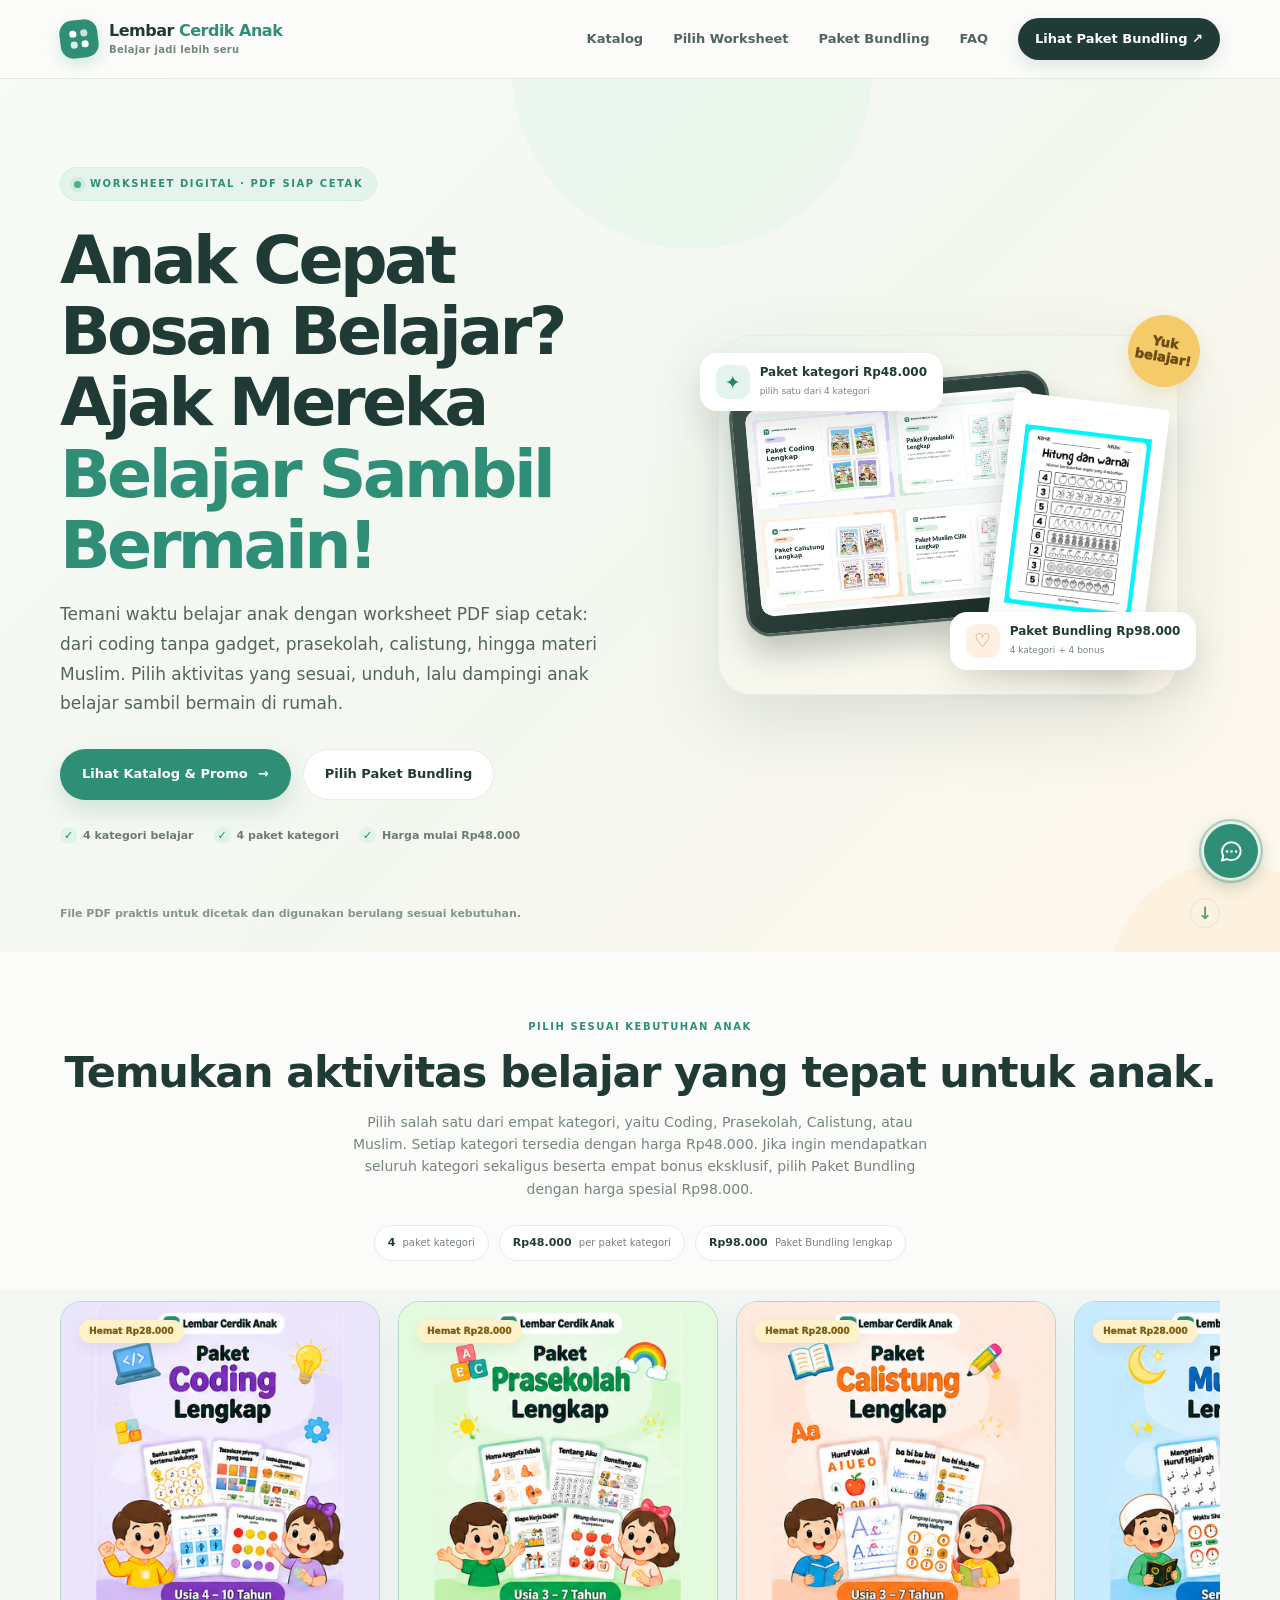
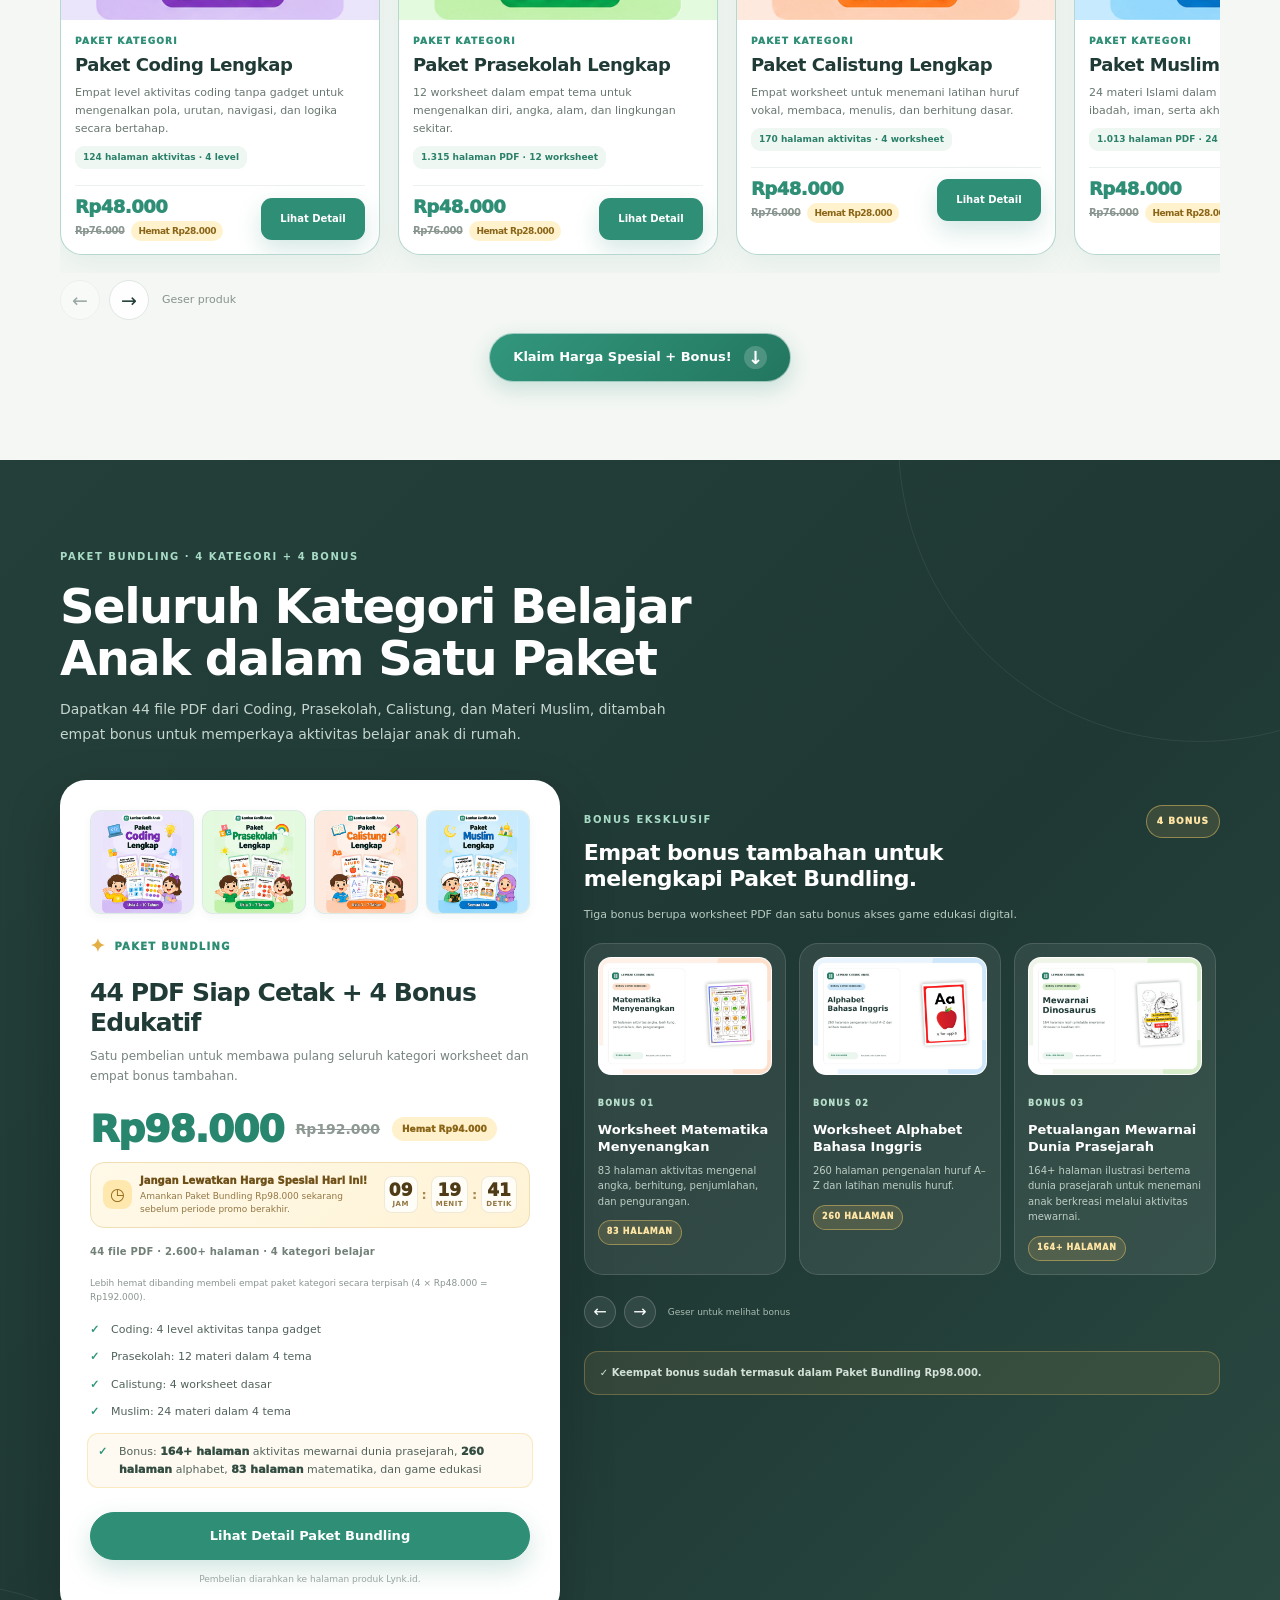
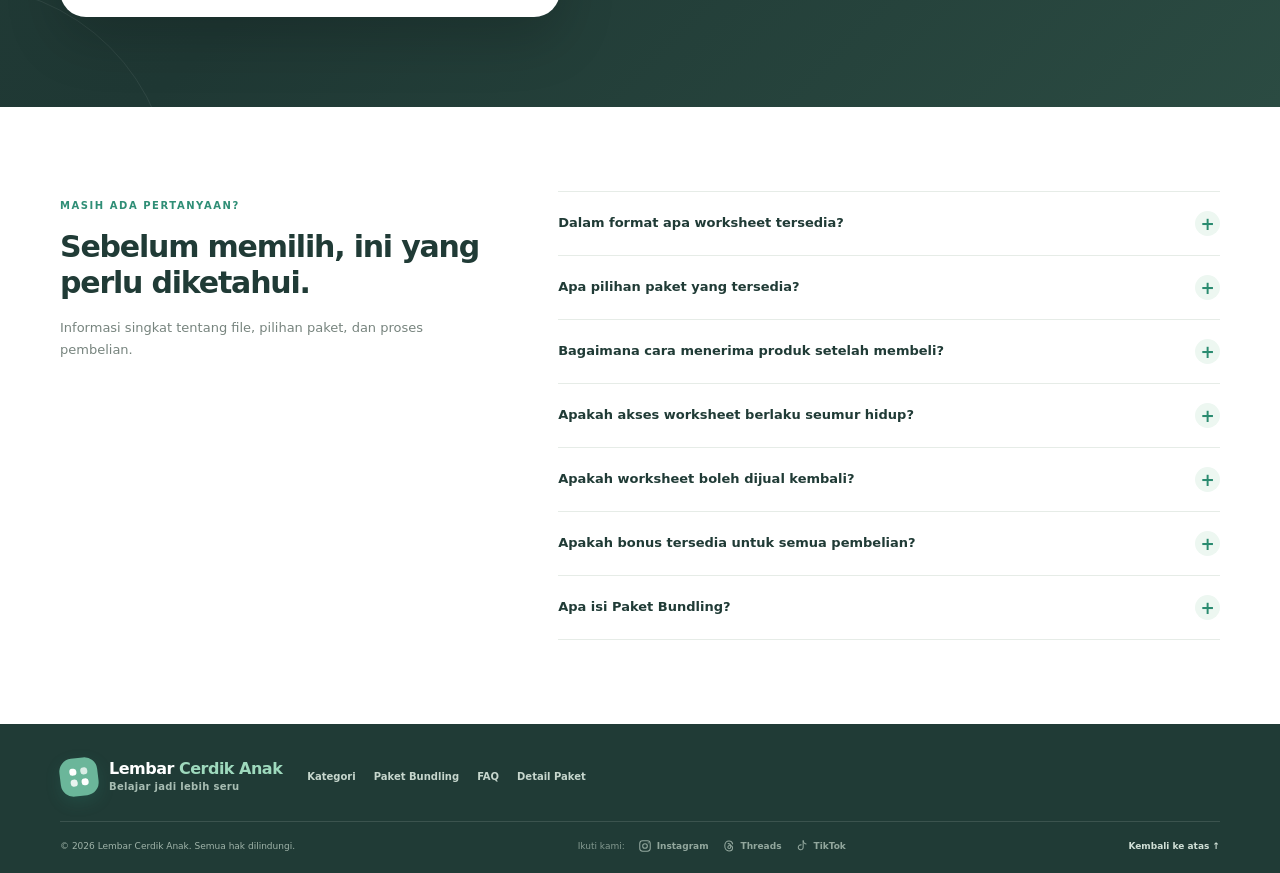
==== commit 6f1fb96f: "Update index.html" ====
--- a/index.html
+++ b/index.html
@@ -222,7 +222,7 @@
 </details>
 <details>
 <summary>Apa pilihan paket yang tersedia?</summary>
-<p>Tersedia empat paket kategori—Coding, Prasekolah, Calistung, dan Muslim—masing-masing seharga Rp48.000. Jika ingin mendapatkan seluruh kategori sekaligus beserta empat bonus, pilih Paket Bundling seharga Rp98.000.</p>
+<p>Tersedia empat paket kategori Coding, Prasekolah, Calistung, dan Muslim masing-masing seharga Rp48.000. Jika ingin mendapatkan seluruh kategori sekaligus beserta empat bonus, pilih Paket Bundling seharga Rp98.000.</p>
 </details>
 <details>
 <summary>Bagaimana cara menerima produk setelah membeli?</summary>
@@ -233,8 +233,12 @@
 <p>Ya. Cukup satu kali pembelian, tanpa biaya langganan atau pembayaran berulang. Setelah file diterima, simpan di perangkat Anda agar dapat dibuka dan digunakan kapan saja, berulang kali.</p>
 </details>
 <details>
+<summary>Apakah worksheet boleh dijual kembali?</summary>
+<p> Tidak. Worksheet ini merupakan hak milik Lembar Cerdik Anak dan hanya untuk penggunaan pribadi. Dilarang menjual kembali atau membagikannya tanpa izin.</p>
+</details>
+<details>
 <summary>Apakah bonus tersedia untuk semua pembelian?</summary>
-<p>Empat bonus—tiga worksheet PDF dan akses game edukasi digital—termasuk dalam Paket Bundling Rp98.000.</p>
+<p>Empat bonus—tiga worksheet PDF dan akses game edukasi digital termasuk dalam Paket Bundling Rp98.000.</p>
 </details>
 <details>
 <summary>Apa isi Paket Bundling?</summary>
